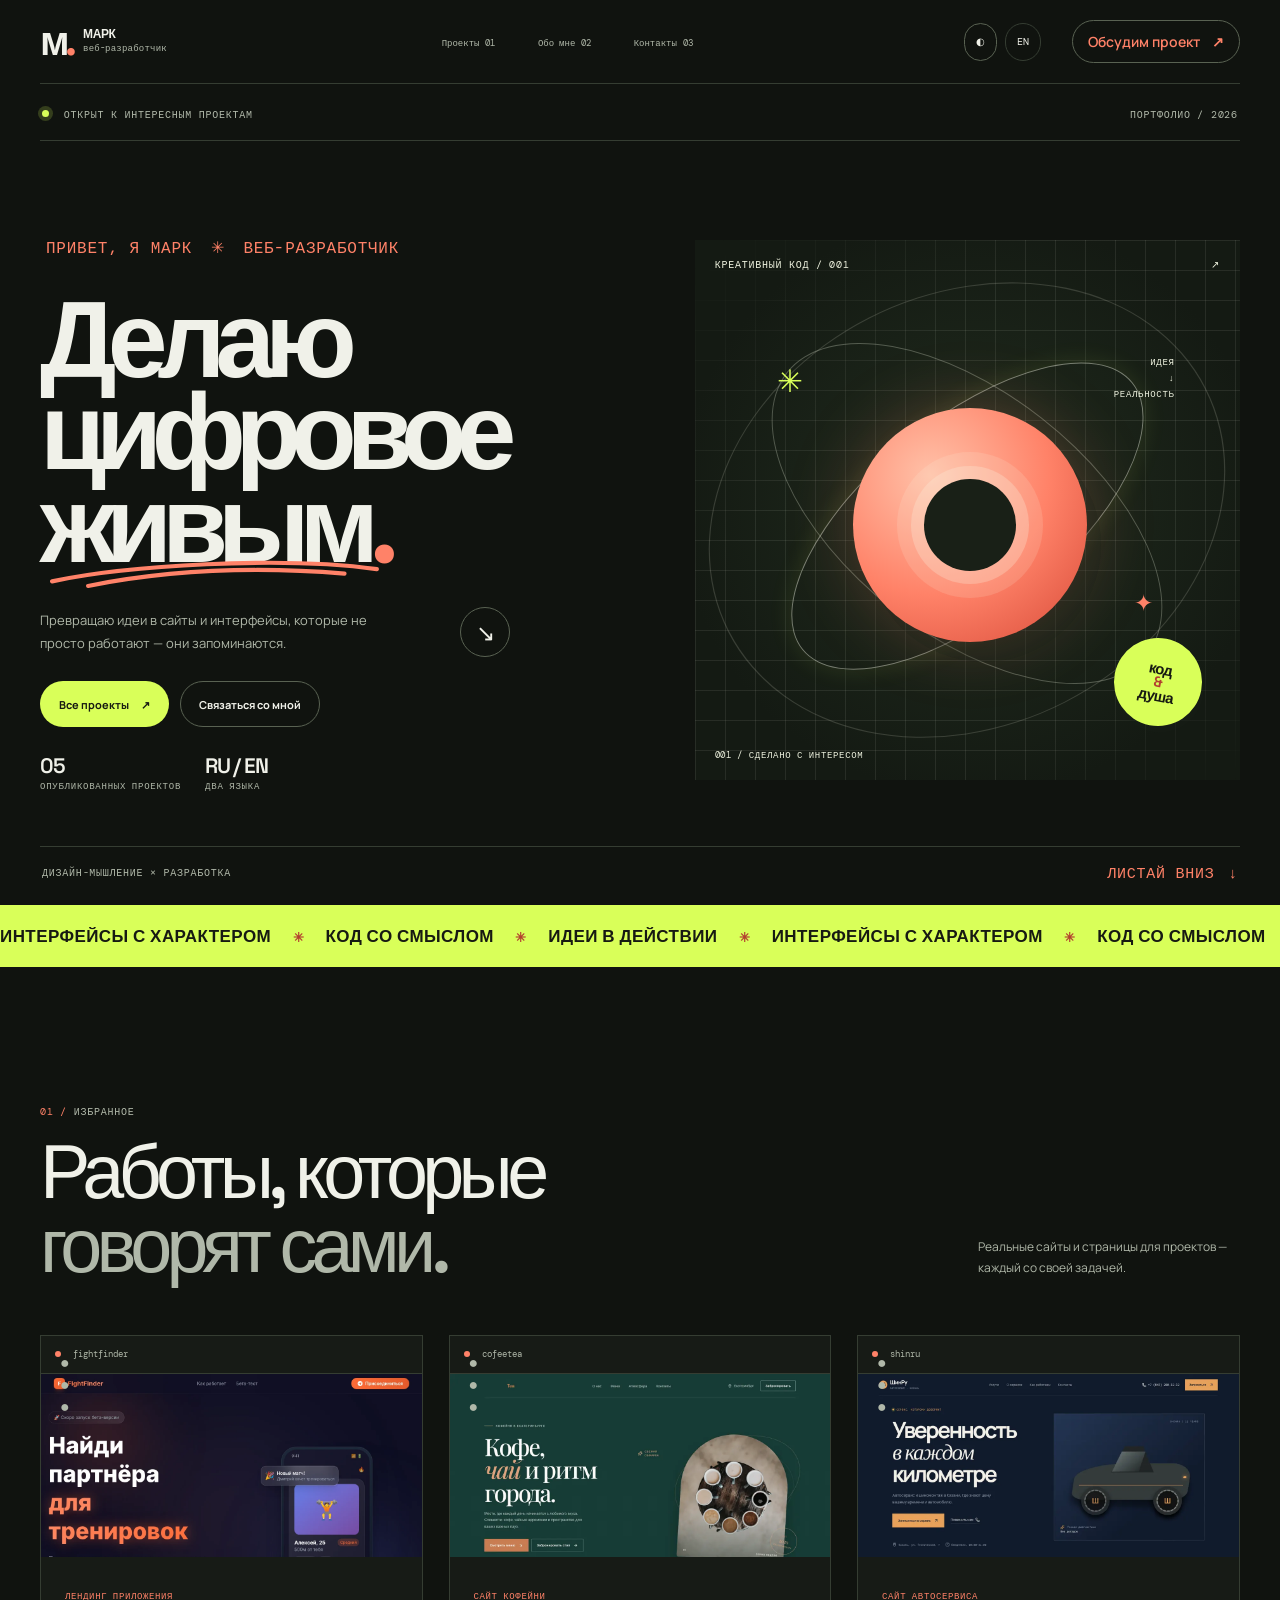
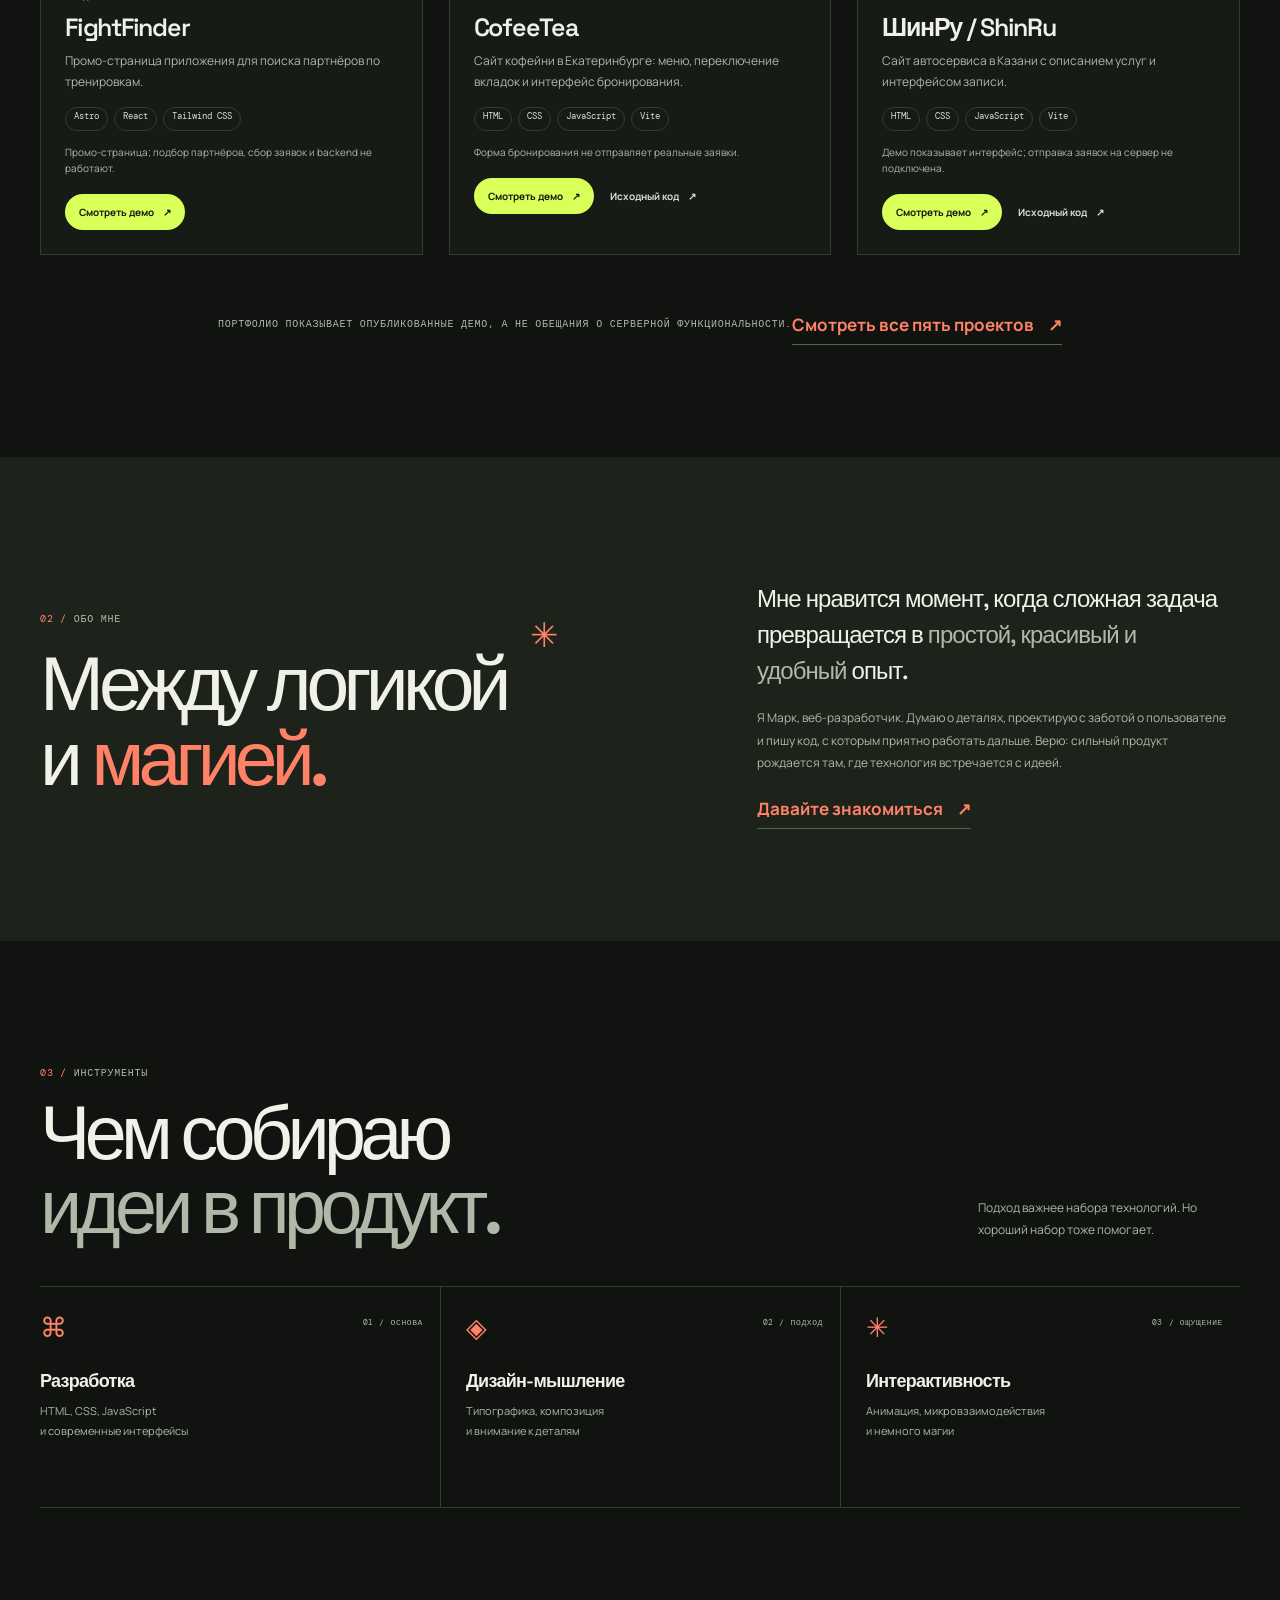
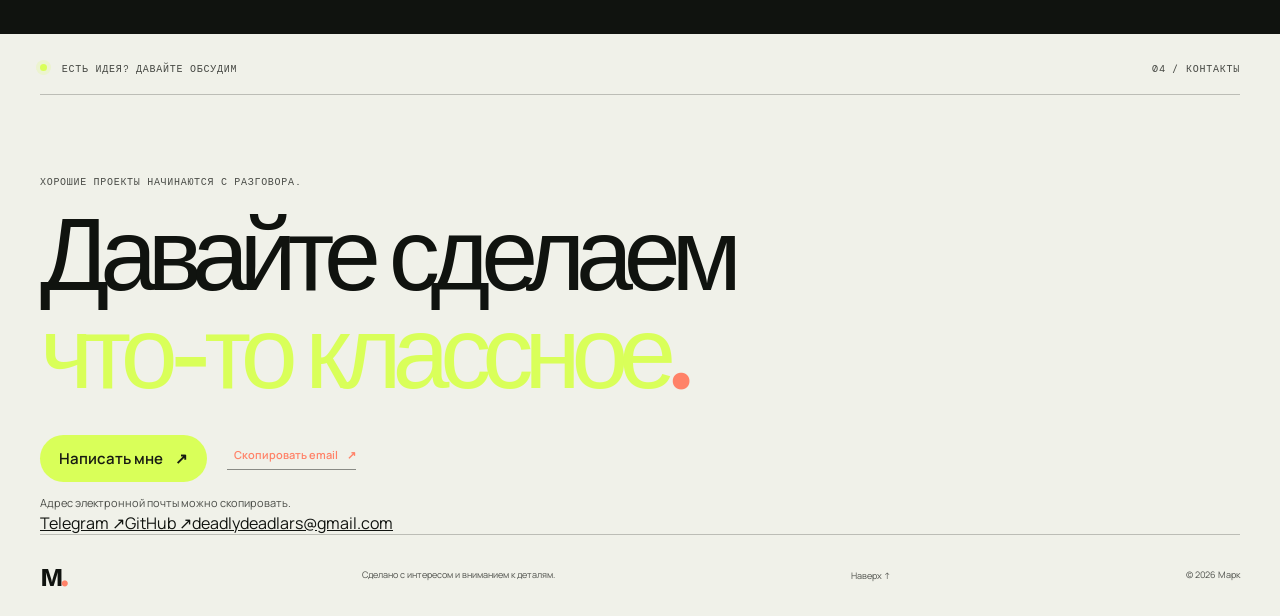
==== index.html @ 75f18510 "Publish bilingual portfolio with project gallery and themes" ====
<!doctype html>
<html lang="ru" data-theme="dark">
  <head>
    <meta charset="UTF-8" />
    <meta name="viewport" content="width=device-width, initial-scale=1" />
    <meta name="theme-color" content="#10130f" />
    <meta name="description" content="Портфолио Марка, веб-разработчика: сайты и интерфейсы для реальных проектов, созданные с вниманием к форме и деталям." data-i18n-content="metaDescription" />
    <title data-i18n-title="homeTitle">Марк — веб-разработчик с чувством формы</title>
    <script>try{const t=localStorage.getItem('mark-portfolio-theme');document.documentElement.dataset.theme=t==='light'||t==='dark'?t:'dark';const l=localStorage.getItem('mark-portfolio-locale');document.documentElement.lang=l==='en'||l==='ru'?l:'ru';const m=document.querySelector('meta[name="theme-color"]');if(m)m.content=document.documentElement.dataset.theme==='dark'?'#10130f':'#f5f3ed'}catch{document.documentElement.dataset.theme='dark';document.documentElement.lang='ru'}</script>
    <link rel="preconnect" href="https://fonts.googleapis.com" />
    <link rel="preconnect" href="https://fonts.gstatic.com" crossorigin />
    <link href="https://fonts.googleapis.com/css2?family=DM+Mono:wght@400;500&family=Manrope:wght@400;500;600;700;800&family=Space+Grotesk:wght@400;500;600;700&display=swap" rel="stylesheet" />
    <link rel="stylesheet" href="styles.css" />
    <script src="script.js" defer></script>
  </head>
  <body>
    <a class="skip-link" href="#main" data-i18n="skip">Перейти к содержимому</a>
    <div class="site-shell">
      <header class="site-header" id="top">
        <a class="brand" href="index.html#top" aria-label="Марк — на главную" data-i18n-aria="brandHome">
          <span class="brand-symbol" aria-hidden="true">м<span class="brand-dot">.</span></span>
          <span class="brand-name"><span data-i18n="brandName">Марк</span><br /><small data-i18n="brandRole">веб-разработчик</small></span>
        </a>
        <nav class="desktop-nav" aria-label="Основная навигация" data-i18n-aria="mainNav">
          <a href="projects.html"><span data-i18n="navProjects">Проекты</span> <span>01</span></a>
          <a href="#about"><span data-i18n="navAbout">Обо мне</span> <span>02</span></a>
          <a href="#contact"><span data-i18n="navContact">Контакты</span> <span>03</span></a>
        </nav>
        <div class="header-tools">
          <button class="theme-toggle" type="button" aria-pressed="true" aria-label="Переключить на светлую тему" data-i18n-aria="themeLight"><span aria-hidden="true">◐</span></button>
          <button class="locale-switch" type="button" aria-label="Switch to English" data-i18n-aria="localeToEnglish">EN</button>
        </div>
        <a class="header-cta" href="#contact"><span data-i18n="headerCta">Обсудим проект</span> <span aria-hidden="true">↗</span></a>
        <button class="menu-toggle" type="button" aria-label="Открыть меню" aria-controls="mobile-nav" aria-expanded="false" data-i18n-aria="menuOpen">
          <span></span><span></span>
        </button>
      </header>
      <nav class="mobile-nav" id="mobile-nav" aria-label="Мобильная навигация" data-i18n-aria="mobileNav">
        <a href="projects.html"><span data-i18n="navProjects">Проекты</span> <span>01 ↗</span></a>
        <a href="#about"><span data-i18n="navAbout">Обо мне</span> <span>02 ↗</span></a>
        <a href="#contact"><span data-i18n="navContact">Контакты</span> <span>03 ↗</span></a>
      </nav>

      <main id="main">
        <section class="hero section-wrap" aria-labelledby="hero-heading">
          <div class="hero-topline mono"><span><span class="live-dot"></span> <span data-i18n="availability">Открыт к интересным проектам</span></span><span data-i18n="heroMark">Портфолио / 2026</span></div>
          <div class="hero-grid">
            <div class="hero-copy">
              <p class="eyebrow reveal"><span data-i18n="heroHello">Привет, я Марк</span> <span aria-hidden="true">✳</span> <span data-i18n="heroRole">Веб-разработчик</span></p>
              <h1 id="hero-heading" class="reveal" data-i18n-html="heroHeading">Делаю<br />цифровое<br /><span class="hero-last">живым<span class="period">.</span><svg class="hero-scribble" viewBox="0 0 397 30" fill="none" aria-hidden="true"><path d="M3 20C93 4 279 -1 393 19M46 27c98-16 206-16 308-4" stroke="currentColor" stroke-width="5" stroke-linecap="round"/></svg></span></h1>
              <div class="hero-bottom reveal">
                <p data-i18n="heroLead">Превращаю идеи в сайты и интерфейсы, которые не просто работают — они запоминаются.</p>
                <a class="circle-link" href="projects.html" aria-label="Смотреть проекты" data-i18n-aria="seeWork"><span aria-hidden="true">↘</span></a>
              </div>
              <div class="hero-actions reveal">
                <a class="button-primary" href="projects.html"><span data-i18n="allProjects">Все проекты</span><span aria-hidden="true">↗</span></a>
                <a class="button-secondary" href="#contact" data-i18n="contactMe">Связаться со мной</a>
              </div>
              <div class="hero-stats mono" aria-label="Факты о портфолио" data-i18n-aria="portfolioFacts">
                <div class="stat-item"><strong>05</strong><span data-i18n="projectsFact">опубликованных проектов</span></div>
                <div class="stat-item"><strong>RU / EN</strong><span data-i18n="languagesFact">два языка</span></div>
              </div>
            </div>
            <div class="hero-art reveal" aria-label="Абстрактная иллюстрация цифрового интерфейса" data-i18n-aria="heroArtwork" role="img">
              <div class="art-grid"></div>
              <div class="art-top mono"><span data-i18n="artTop">КРЕАТИВНЫЙ КОД / 001</span><span aria-hidden="true">↗</span></div>
              <div class="art-orbit art-orbit-one"></div>
              <div class="art-orbit art-orbit-two"></div>
              <div class="art-core"><div class="core-inner"></div></div>
              <div class="art-spark art-spark-one" aria-hidden="true">✳</div><div class="art-spark art-spark-two" aria-hidden="true">✦</div>
              <div class="art-label art-label-top mono" data-i18n-html="artIdea">Идея<br />↓<br />Реальность</div>
              <div class="art-label art-label-bottom mono" data-i18n="artDetail">001 / Сделано с интересом</div>
              <div class="art-sticker" data-i18n-html="artSticker">код<br /><span>&amp;</span> душа</div>
            </div>
          </div>
          <div class="hero-foot mono"><span data-i18n="heroFootLeft">Дизайн-мышление × Разработка</span><span><span data-i18n="scroll">Листай вниз</span> <span aria-hidden="true">↓</span></span></div>
        </section>

        <div class="ticker" aria-hidden="true"><div class="ticker-track"><span><span data-i18n-html="ticker">ИНТЕРФЕЙСЫ С ХАРАКТЕРОМ <b>✳</b> КОД СО СМЫСЛОМ <b>✳</b> ИДЕИ В ДЕЙСТВИИ <b>✳</b></span>&nbsp;</span><span><span data-i18n-html="ticker">ИНТЕРФЕЙСЫ С ХАРАКТЕРОМ <b>✳</b> КОД СО СМЫСЛОМ <b>✳</b> ИДЕИ В ДЕЙСТВИИ <b>✳</b></span>&nbsp;</span></div></div>

        <section class="work-section section-wrap" id="work" aria-labelledby="work-heading">
          <div class="section-heading reveal"><div><p class="eyebrow"><span class="section-index">01 /</span> <span data-i18n="featuredEyebrow">Избранное</span></p><h2 id="work-heading" data-i18n-html="featuredHeading">Работы, которые<br /><em>говорят сами.</em></h2></div><p class="heading-side" data-i18n="featuredIntro">Реальные сайты и страницы для проектов — каждый со своей задачей.</p></div>
          <div class="project-grid">
            <article class="project-card reveal" data-project-id="fightfinder" data-category="landing">
              <div class="project-preview"><div class="browser-bar" aria-hidden="true"><span class="browser-dots">● ● ●</span><span class="browser-address">fightfinder</span></div><a href="https://deadlydeadlars.github.io/FightFinder-demo/" class="project-preview-link" target="_blank" rel="noopener noreferrer" aria-label="Открыть демо FightFinder"><img class="project-image" src="assets/projects/fightfinder.webp" width="1200" height="833" loading="lazy" alt="FightFinder — промо-страница приложения для поиска партнёров по тренировкам" data-project-field="alt" /></a></div>
              <div class="project-info"><p class="project-category" data-project-field="categoryLabel">Лендинг приложения</p><h3 class="project-title" data-project-field="title">FightFinder</h3><p class="project-description" data-project-field="description">Промо-страница сервиса для поиска партнёров по тренировкам.</p><div class="project-tags"><span class="project-tag">Astro</span><span class="project-tag">React</span><span class="project-tag">Tailwind CSS</span></div><p class="project-note" data-project-field="note">Промо-страница; подбор партнёров и backend не работают.</p><div class="project-actions"><a class="project-demo" href="https://deadlydeadlars.github.io/FightFinder-demo/" target="_blank" rel="noopener noreferrer" data-i18n="viewDemo">Смотреть демо <span aria-hidden="true">↗</span></a></div></div>
            </article>
            <article class="project-card reveal" data-project-id="cofeetea" data-category="website">
              <div class="project-preview"><div class="browser-bar" aria-hidden="true"><span class="browser-dots">● ● ●</span><span class="browser-address">cofeetea</span></div><a href="https://deadlydeadlars.github.io/CofeeTea.github.io/" class="project-preview-link" target="_blank" rel="noopener noreferrer" aria-label="Открыть сайт CofeeTea"><img class="project-image" src="assets/projects/cofeetea.webp" width="1200" height="833" loading="lazy" alt="Сайт кофейни CofeeTea с меню и интерфейсом бронирования" data-project-field="alt" /></a></div>
              <div class="project-info"><p class="project-category" data-project-field="categoryLabel">Сайт кофейни</p><h3 class="project-title" data-project-field="title">CofeeTea</h3><p class="project-description" data-project-field="description">Сайт кофейни в Екатеринбурге: меню, вкладки и интерфейс бронирования.</p><div class="project-tags"><span class="project-tag">HTML</span><span class="project-tag">CSS</span><span class="project-tag">JavaScript</span><span class="project-tag">Vite</span></div><p class="project-note" data-project-field="note">Форма бронирования не отправляет реальные заявки.</p><div class="project-actions"><a class="project-demo" href="https://deadlydeadlars.github.io/CofeeTea.github.io/" target="_blank" rel="noopener noreferrer" data-i18n="viewDemo">Смотреть демо <span aria-hidden="true">↗</span></a><a class="project-source" href="https://github.com/DeadlyDeadlars/CofeeTea.github.io" target="_blank" rel="noopener noreferrer" data-i18n="sourceCode">Исходный код <span aria-hidden="true">↗</span></a></div></div>
            </article>
            <article class="project-card reveal" data-project-id="shinru" data-category="website">
              <div class="project-preview"><div class="browser-bar" aria-hidden="true"><span class="browser-dots">● ● ●</span><span class="browser-address">shinru</span></div><a href="https://deadlydeadlars.github.io/Mechanical.github.io/" class="project-preview-link" target="_blank" rel="noopener noreferrer" aria-label="Открыть сайт ШинРу"><img class="project-image" src="assets/projects/shinru.webp" width="1200" height="833" loading="lazy" alt="Сайт автосервиса ШинРу с информацией об услугах" data-project-field="alt" /></a></div>
              <div class="project-info"><p class="project-category" data-project-field="categoryLabel">Сайт автосервиса</p><h3 class="project-title" data-project-field="title">ШинРу / ShinRu</h3><p class="project-description" data-project-field="description">Сайт автосервиса в Казани с описанием услуг и интерфейсом записи.</p><div class="project-tags"><span class="project-tag">HTML</span><span class="project-tag">CSS</span><span class="project-tag">JavaScript</span><span class="project-tag">Vite</span></div><p class="project-note" data-project-field="note">Демо показывает интерфейс; отправка заявок на сервер не подключена.</p><div class="project-actions"><a class="project-demo" href="https://deadlydeadlars.github.io/Mechanical.github.io/" target="_blank" rel="noopener noreferrer" data-i18n="viewDemo">Смотреть демо <span aria-hidden="true">↗</span></a><a class="project-source" href="https://github.com/DeadlyDeadlars/Mechanical.github.io" target="_blank" rel="noopener noreferrer" data-i18n="sourceCode">Исходный код <span aria-hidden="true">↗</span></a></div></div>
            </article>
          </div>
          <div class="work-footer"><p class="project-note mono" data-i18n="workFootnote">Портфолио показывает опубликованные демо, а не обещания о серверной функциональности.</p><a class="text-link" href="projects.html"><span data-i18n="allFive">Смотреть все пять проектов</span> <span aria-hidden="true">↗</span></a></div>
        </section>

        <section class="about-section" id="about" aria-labelledby="about-heading"><div class="section-wrap about-inner"><div class="about-intro reveal"><p class="eyebrow"><span class="section-index">02 /</span> <span data-i18n="aboutEyebrow">Обо мне</span></p><h2 id="about-heading" data-i18n-html="aboutHeading">Между логикой<br />и <span>магией.</span></h2><div class="about-asterisk" aria-hidden="true">✳</div></div><div class="about-content reveal"><p class="about-lead" data-i18n-html="aboutLead">Мне нравится момент, когда сложная задача превращается в <em>простой, красивый и удобный</em> опыт.</p><p data-i18n="aboutBody">Я Марк, веб-разработчик. Думаю о деталях, проектирую с заботой о пользователе и пишу код, с которым приятно работать дальше. Верю: сильный продукт рождается там, где технология встречается с идеей.</p><a class="text-link" href="#contact"><span data-i18n="letsTalk">Давайте знакомиться</span> <span aria-hidden="true">↗</span></a></div></div></section>

        <section class="skills-section section-wrap" aria-labelledby="skills-heading"><div class="section-heading skills-heading reveal"><div><p class="eyebrow"><span class="section-index">03 /</span> <span data-i18n="skillsEyebrow">Инструменты</span></p><h2 id="skills-heading" data-i18n-html="skillsHeading">Чем собираю<br /><em>идеи в продукт.</em></h2></div><p class="heading-side" data-i18n="skillsIntro">Подход важнее набора технологий. Но хороший набор тоже помогает.</p></div><div class="skills-grid reveal"><div class="skill-card"><span class="skill-icon" aria-hidden="true">⌘</span><span class="skill-num mono" data-i18n="skillOneNum">01 / ОСНОВА</span><h3 data-i18n="skillOneTitle">Разработка</h3><p data-i18n-html="skillOneBody">HTML, CSS, JavaScript<br />и современные интерфейсы</p></div><div class="skill-card"><span class="skill-icon" aria-hidden="true">◈</span><span class="skill-num mono" data-i18n="skillTwoNum">02 / ПОДХОД</span><h3 data-i18n="skillTwoTitle">Дизайн-мышление</h3><p data-i18n-html="skillTwoBody">Типографика, композиция<br />и внимание к деталям</p></div><div class="skill-card"><span class="skill-icon" aria-hidden="true">✳</span><span class="skill-num mono" data-i18n="skillThreeNum">03 / ОЩУЩЕНИЕ</span><h3 data-i18n="skillThreeTitle">Интерактивность</h3><p data-i18n-html="skillThreeBody">Анимация, микровзаимодействия<br />и немного магии</p></div></div></section>

        <section class="contact-section" id="contact" aria-labelledby="contact-heading"><div class="section-wrap contact-inner"><div class="contact-top mono"><span><span class="live-dot"></span> <span data-i18n="contactEyebrow">ЕСТЬ ИДЕЯ? ДАВАЙТЕ ОБСУДИМ</span></span><span data-i18n="contactIndex">04 / КОНТАКТЫ</span></div><p class="contact-kicker reveal" data-i18n="contactKicker">Хорошие проекты начинаются с разговора.</p><h2 id="contact-heading" class="reveal" data-i18n-html="contactHeading">Давайте сделаем<br /><em>что-то классное<span>.</span></em></h2><div class="contact-actions reveal"><a class="contact-button" href="mailto:deadlydeadlars@gmail.com?subject=%D0%9F%D1%80%D0%BE%D0%B5%D0%BA%D1%82%20%D0%B4%D0%BB%D1%8F%20%D0%9C%D0%B0%D1%80%D0%BA%D0%B0" data-i18n-href="mailtoSubject"><span data-i18n="writeMe">Написать мне</span> <span aria-hidden="true">↗</span></a><button class="copy-button" type="button" data-copy-email="deadlydeadlars@gmail.com" aria-live="polite"><span class="copy-label" data-i18n="copyEmail">Скопировать email</span> <span aria-hidden="true">↗</span></button></div><p class="copy-status" data-copy-status aria-live="polite" data-i18n="copyReady">Адрес электронной почты можно скопировать.</p><div class="contact-links"><a href="https://t.me/MarkCodder" target="_blank" rel="noopener noreferrer">Telegram <span aria-hidden="true">↗</span></a><a href="https://github.com/DeadlyDeadlars" target="_blank" rel="noopener noreferrer">GitHub <span aria-hidden="true">↗</span></a><a href="mailto:deadlydeadlars@gmail.com">deadlydeadlars@gmail.com</a></div><footer class="footer"><a class="footer-brand" href="index.html#top" aria-label="Наверх" data-i18n-aria="backToTop">м<span>.</span></a><span data-i18n="footerMade">Сделано с интересом и вниманием к деталям.</span><a href="index.html#top"><span data-i18n="backTop">Наверх</span> ↑</a><span>© <span id="year">2026</span> <span data-i18n="brandName">Марк</span></span></footer></div></section>
      </main>
    </div>
  </body>
</html>
---- styles.css ----
:root {
  color-scheme: dark;
  --paper: #10130f;
  --paper-raised: #171b16;
  --paper-soft: #1d231b;
  --ink: #f0f1e9;
  --ink-soft: #d9ddd2;
  --muted: #b0b8a9;
  --line: #353d32;
  --line-strong: #596252;
  --lime: #d9ff59;
  --coral: #ff8268;
  --accent: #ff8268;
  --accent-contrast: #21140f;
  --art-ink: #192017;
  --art-line: #20291d;
  --wrap: 1240px;
  --mono: 'DM Mono', monospace;
  --display: 'Space Grotesk', sans-serif;
  --body: 'Manrope', sans-serif;
  --header-height: 84px;
  --ease-out: cubic-bezier(.2, .75, .25, 1);
}

html[data-theme='light'] {
  color-scheme: light;
  --paper: #f5f3ed;
  --paper-raised: #fffefa;
  --paper-soft: #e9e7de;
  --ink: #20211d;
  --ink-soft: #373a31;
  --muted: #62665b;
  --line: #d5d4ca;
  --line-strong: #a9ad9e;
  --lime: #d9ff59;
  --coral: #f2644c;
  --accent: #b63f2a;
  --accent-contrast: #fff9f4;
  --art-ink: #20231b;
  --art-line: #363d2d;
}

* { box-sizing: border-box; }
html {
  scroll-behavior: smooth;
  scroll-padding-top: calc(var(--header-height) + 18px);
  background: var(--paper);
}
body {
  margin: 0;
  min-width: 320px;
  overflow-x: clip;
  background: var(--paper);
  color: var(--ink);
  font-family: var(--body);
  -webkit-font-smoothing: antialiased;
  text-rendering: optimizeLegibility;
  transition: background-color .25s ease, color .25s ease;
}
.site-shell { position: relative; overflow: clip; }
.section-wrap, .site-header {
  width: min(var(--wrap), calc(100% - 80px));
  margin-inline: auto;
}
img, svg { max-width: 100%; }
img { height: auto; }
button, a { -webkit-tap-highlight-color: transparent; }
button { font: inherit; }
button:focus-visible { outline-offset: 4px; }
a { color: inherit; }
:focus-visible {
  outline: 2px solid var(--lime);
  outline-offset: 4px;
}
.mono, .eyebrow, .section-index {
  font-family: var(--mono);
  font-size: 10px;
  letter-spacing: .075em;
  text-transform: uppercase;
}
.visually-hidden {
  position: absolute !important;
  width: 1px !important;
  height: 1px !important;
  padding: 0 !important;
  margin: -1px !important;
  overflow: hidden !important;
  clip: rect(0, 0, 0, 0) !important;
  white-space: nowrap !important;
  border: 0 !important;
}
[hidden] { display: none !important; }
.skip-link {
  position: fixed;
  z-index: 100;
  top: 10px;
  left: 10px;
  padding: 12px 18px;
  transform: translateY(-160%);
  background: var(--lime);
  color: #171a12;
  font-weight: 700;
  text-decoration: none;
  transition: transform .2s ease;
}
.skip-link:focus { transform: none; }

/* A quiet instrument panel for navigation and language/theme controls. */
.site-header {
  position: relative;
  z-index: 20;
  display: flex;
  min-height: var(--header-height);
  align-items: center;
  justify-content: space-between;
  gap: clamp(14px, 2.3vw, 34px);
  border-bottom: 1px solid var(--line);
}
.brand {
  display: inline-flex;
  flex: 0 0 auto;
  align-items: center;
  gap: 11px;
  color: var(--ink);
  text-decoration: none;
}
.brand-symbol, .footer-brand {
  font: 700 40px/.75 var(--display);
  letter-spacing: -.12em;
}
.brand-dot, .footer-brand span { color: var(--accent); }
.brand-name {
  font: 700 12px/1.05 var(--display);
  letter-spacing: -.03em;
  text-transform: uppercase;
}
.brand-name small {
  color: var(--muted);
  font: 9px/1.5 var(--mono);
  letter-spacing: .025em;
  text-transform: none;
}
.desktop-nav {
  display: flex;
  flex: 1 1 auto;
  align-items: center;
  justify-content: center;
  gap: clamp(16px, 3vw, 42px);
  min-width: 0;
}
.desktop-nav a, .header-cta {
  font-size: 11px;
  font-weight: 600;
  text-decoration: none;
}
.desktop-nav a {
  color: var(--ink-soft);
  transition: color .18s ease;
}
.desktop-nav a:hover, .footer a:hover, .text-link:hover { color: var(--accent); }
.desktop-nav a span {
  margin-left: 4px;
  color: var(--muted);
  font: 9px var(--mono);
}
.header-tools {
  display: flex;
  flex: 0 0 auto;
  align-items: center;
  justify-content: flex-end;
  gap: 8px;
}
.header-cta {
  display: inline-flex;
  align-items: center;
  gap: 12px;
  margin-left: 2px;
  padding: 11px 15px;
  border: 1px solid var(--line-strong);
  border-radius: 999px;
  white-space: nowrap;
  transition: border-color .2s ease, background-color .2s ease, color .2s ease;
}
.header-cta:hover { border-color: var(--ink); background: var(--ink); color: var(--paper); }
.header-cta span { color: var(--accent); font-size: 14px; }
.theme-toggle, .locale-switch {
  display: inline-flex;
  min-height: 38px;
  align-items: center;
  justify-content: center;
  padding: 0 11px;
  border: 1px solid var(--line);
  border-radius: 999px;
  background: transparent;
  color: var(--ink);
  font: 10px var(--mono);
  cursor: pointer;
  transition: border-color .2s ease, background-color .2s ease, color .2s ease;
}
.theme-toggle:hover, .locale-switch:hover { border-color: var(--lime); background: var(--paper-soft); }
.theme-toggle[aria-pressed='true'] { border-color: var(--line-strong); }
.menu-toggle {
  display: none;
  min-width: 42px;
  min-height: 42px;
  align-items: center;
  justify-content: center;
  flex-direction: column;
  gap: 5px;
  padding: 0;
  border: 1px solid var(--line);
  border-radius: 50%;
  background: transparent;
  color: var(--ink);
  cursor: pointer;
}
.menu-toggle span {
  width: 15px;
  height: 1px;
  background: currentColor;
  transition: transform .2s ease;
}
.menu-toggle[aria-expanded='true'] span:first-child { transform: translateY(3px) rotate(45deg); }
.menu-toggle[aria-expanded='true'] span:last-child { transform: translateY(-3px) rotate(-45deg); }
.mobile-nav { display: none; }

/* Intro: oversized typography against a hand-built, orbital diagram. */
.hero { padding-top: 24px; }
.hero-topline, .hero-foot {
  display: flex;
  align-items: center;
  justify-content: space-between;
  gap: 16px;
  color: var(--muted);
}
.hero-topline { padding: 0 2px 19px; border-bottom: 1px solid var(--line); }
.live-dot {
  display: inline-block;
  width: 7px;
  height: 7px;
  margin-right: 8px;
  border-radius: 50%;
  background: var(--lime);
  box-shadow: 0 0 0 4px color-mix(in srgb, var(--lime) 18%, transparent);
  vertical-align: 1px;
}
.hero-grid {
  display: grid;
  grid-template-columns: minmax(0, 1.04fr) minmax(0, .96fr);
  align-items: center;
  gap: clamp(30px, 5vw, 72px);
  padding-block: clamp(36px, 6vw, 76px) 42px;
}
.hero-copy { min-width: 0; padding-block: 10px; }
.hero-copy .eyebrow { margin-bottom: clamp(24px, 3vw, 36px); color: var(--muted); }
.hero-copy .eyebrow span { margin-inline: 6px; color: var(--accent); font-size: 16px; vertical-align: -2px; }
.hero h1 {
  max-width: 8.5ch;
  margin: 0 0 clamp(24px, 3vw, 36px);
  font: 600 clamp(66px, 8.4vw, 124px)/.86 var(--display);
  letter-spacing: -.095em;
  overflow-wrap: anywhere;
}
.hero-last { position: relative; display: inline-block; white-space: nowrap; }
.period { color: var(--accent); }
.hero-scribble {
  position: absolute;
  bottom: -13px;
  left: 0;
  width: 102%;
  height: 25px;
  color: var(--accent);
  transform: rotate(-2deg);
}
.hero-bottom {
  display: flex;
  max-width: 470px;
  align-items: center;
  justify-content: space-between;
  gap: 22px;
}
.hero-bottom p {
  max-width: 350px;
  margin: 0;
  color: var(--muted);
  font-size: 13px;
  line-height: 1.8;
}
.hero-actions { display: flex; flex-wrap: wrap; align-items: center; gap: 11px; margin-top: 24px; }
.button-primary, .button-secondary {
  display: inline-flex;
  min-height: 46px;
  align-items: center;
  justify-content: center;
  gap: 12px;
  padding: 0 18px;
  border: 1px solid transparent;
  border-radius: 999px;
  font-size: 11px;
  font-weight: 700;
  text-decoration: none;
  transition: transform .2s var(--ease-out), background-color .2s ease, color .2s ease, border-color .2s ease;
}
.button-primary { background: var(--lime); color: #171a12; }
.button-primary:hover { transform: translateY(-2px); background: #e5ff8b; }
.button-secondary { border-color: var(--line-strong); color: var(--ink); }
.button-secondary:hover { transform: translateY(-2px); border-color: var(--ink); background: var(--paper-soft); }
.hero-badge {
  display: inline-flex;
  align-items: center;
  gap: 8px;
  padding: 8px 12px;
  border: 1px solid var(--line);
  border-radius: 999px;
  color: var(--ink-soft);
  font: 9px var(--mono);
  letter-spacing: .035em;
}
.hero-stats { display: flex; flex-wrap: wrap; gap: 24px; margin-top: 28px; }
.stat-item { display: grid; gap: 4px; color: var(--muted); font: 9px/1.5 var(--mono); }
.stat-item strong { color: var(--ink); font: 600 21px/1 var(--display); letter-spacing: -.06em; }
.circle-link {
  display: grid;
  width: 50px;
  height: 50px;
  flex: 0 0 50px;
  place-items: center;
  border: 1px solid var(--line-strong);
  border-radius: 50%;
  color: var(--ink);
  font-size: 23px;
  text-decoration: none;
  transition: transform .2s ease, border-color .2s ease, background-color .2s ease, color .2s ease;
}
.circle-link:hover { transform: translate(2px, 2px); border-color: var(--lime); background: var(--lime); color: #171a12; }
.hero-art {
  position: relative;
  width: 100%;
  aspect-ratio: .98;
  max-height: 540px;
  overflow: hidden;
  isolation: isolate;
  background: radial-gradient(ellipse at 51% 49%, #293423 0%, #1b2419 34%, #141a13 75%);
  color: #eef2df;
}
html[data-theme='light'] .hero-art { background: radial-gradient(ellipse at 51% 49%, #e5f0c2 0%, #d9e4b7 36%, #c8d4a8 100%); color: #25291f; }
.hero-art::before, .hero-art::after { position: absolute; z-index: 0; content: ''; pointer-events: none; }
.hero-art::before {
  inset: 0;
  background-image: linear-gradient(color-mix(in srgb, currentColor 9%, transparent) 1px, transparent 1px), linear-gradient(90deg, color-mix(in srgb, currentColor 9%, transparent) 1px, transparent 1px);
  background-size: 30px 30px;
  mask-image: linear-gradient(135deg, transparent 2%, #000 32%, #000 78%, transparent 100%);
}
.hero-art::after {
  inset: 10%;
  border: 1px solid color-mix(in srgb, currentColor 16%, transparent);
  border-radius: 50%;
  transform: rotate(-27deg) scaleX(1.23);
}
.art-grid { position: absolute; inset: 0; z-index: 0; pointer-events: none; }
.art-top {
  position: absolute;
  z-index: 4;
  top: 18px;
  right: 20px;
  left: 20px;
  display: flex;
  justify-content: space-between;
  gap: 12px;
  color: inherit;
}
.art-orbit {
  position: absolute;
  z-index: 1;
  top: 33%;
  left: 11%;
  width: 78%;
  height: 36%;
  border: 1px solid color-mix(in srgb, currentColor 45%, transparent);
  border-radius: 50%;
  transform: rotate(-39deg);
}
.art-orbit-one { box-shadow: 0 0 24px color-mix(in srgb, var(--lime) 10%, transparent); }
.art-orbit-two {
  top: 28%;
  left: 8%;
  width: 84%;
  height: 45%;
  border-color: color-mix(in srgb, currentColor 28%, transparent);
  transform: rotate(38deg);
}
.art-core {
  position: absolute;
  z-index: 2;
  top: 31%;
  left: 29%;
  display: grid;
  width: 43%;
  aspect-ratio: 1;
  place-items: center;
  border-radius: 50%;
  background: radial-gradient(circle at 33% 29%, #ffc1a8, var(--coral) 52%, #d74a38);
  box-shadow: 14px 20px 0 color-mix(in srgb, var(--art-ink) 22%, transparent), 0 0 70px color-mix(in srgb, var(--coral) 24%, transparent);
  animation: core-float 6.5s ease-in-out infinite;
}
.core-inner {
  width: 39%;
  height: 39%;
  border-radius: 50%;
  background: var(--art-ink);
  box-shadow: 0 0 0 13px color-mix(in srgb, #f6f1de 27%, transparent), 0 0 0 27px color-mix(in srgb, #f6f1de 15%, transparent);
}
.art-spark { position: absolute; z-index: 3; color: var(--lime); }
.art-spark-one { top: 22%; left: 15%; font-size: 31px; animation: spin 24s linear infinite; }
.art-spark-two { top: 64%; right: 16%; color: var(--accent); font-size: 23px; }
.art-label { position: absolute; z-index: 3; font-size: 9px; line-height: 1.8; }
.art-label-top { top: 21%; right: 12%; text-align: right; }
.art-label-bottom { bottom: 17px; left: 20px; }
.art-sticker {
  position: absolute;
  z-index: 4;
  right: 7%;
  bottom: 10%;
  display: grid;
  width: 88px;
  height: 88px;
  align-content: center;
  border-radius: 50%;
  background: var(--lime);
  box-shadow: 3px 6px 0 color-mix(in srgb, var(--art-ink) 22%, transparent);
  color: #171a12;
  font: 700 15px/.9 var(--display);
  letter-spacing: -.06em;
  text-align: center;
  transform: rotate(11deg);
}
.art-sticker span { color: #b3412f; }
.hero-foot { padding: 16px 2px 22px; border-top: 1px solid var(--line); }
.hero-foot span:last-child span { margin-left: 7px; color: var(--accent); font-size: 15px; }

/* Small manifesto strip gives the long page a measured change of pace. */
.ticker {
  display: flex;
  height: 62px;
  align-items: center;
  overflow: hidden;
  background: var(--lime);
  color: #171a12;
}
.ticker-track { display: flex; width: max-content; animation: ticker 32s linear infinite; }
.ticker-track span {
  font: 600 17px var(--display);
  letter-spacing: .025em;
  white-space: nowrap;
}
.ticker-track b { margin-inline: 17px; color: #b3412f; font-size: 13px; }

/* Reusable section headers and the true, screenshot-led project cards. */
.work-section { padding-block: clamp(78px, 10vw, 130px) clamp(74px, 9vw, 112px); }
.section-heading {
  display: flex;
  align-items: flex-end;
  justify-content: space-between;
  gap: 28px;
  margin-bottom: clamp(30px, 4.2vw, 52px);
}
.section-heading .eyebrow, .projects-hero .eyebrow, .projects-toolbar .eyebrow { margin-bottom: 17px; color: var(--muted); }
.section-index { color: var(--accent); }
.section-heading h2, .about-intro h2, .projects-hero h1 {
  margin: 0;
  font: 500 clamp(42px, 5.9vw, 76px)/.98 var(--display);
  letter-spacing: -.075em;
}
.section-heading h2 em { color: var(--muted); font-style: normal; }
.heading-side { max-width: 260px; margin: 0 2px 4px 0; color: var(--muted); font-size: 12px; line-height: 1.8; }
.project-grid {
  display: grid;
  grid-template-columns: repeat(3, minmax(0, 1fr));
  gap: clamp(16px, 2vw, 26px);
}
.projects-grid {
  display: grid;
  grid-template-columns: repeat(2, minmax(0, 1fr));
  gap: clamp(24px, 3.1vw, 42px) clamp(18px, 2vw, 26px);
}
.project-card {
  min-width: 0;
  overflow: hidden;
  border: 1px solid var(--line);
  background: var(--paper-raised);
  transition: border-color .25s ease, background-color .25s ease, transform .3s var(--ease-out);
}
.project-card:hover { transform: translateY(-4px); border-color: var(--line-strong); }
.project-preview {
  position: relative;
  overflow: hidden;
  aspect-ratio: 1.72;
  background: var(--paper-soft);
  color: var(--muted);
}
.browser-bar {
  position: relative;
  z-index: 2;
  display: flex;
  min-height: 38px;
  align-items: center;
  gap: 12px;
  padding: 0 14px;
  border-bottom: 1px solid var(--line);
  background: var(--paper-raised);
  color: var(--muted);
}
.browser-dots { display: flex; flex: 0 0 auto; gap: 5px; }
.browser-dots::before, .browser-dots::after { content: ''; }
.browser-dots, .browser-dots::before, .browser-dots::after {
  width: 6px;
  height: 6px;
  border-radius: 50%;
  background: var(--accent);
}
.browser-dots::before { background: var(--lime); }
.browser-dots::after { background: var(--line-strong); }
.browser-address {
  min-width: 0;
  overflow: hidden;
  text-overflow: ellipsis;
  white-space: nowrap;
  font: 9px var(--mono);
}
.project-preview > a { display: block; height: calc(100% - 38px); overflow: hidden; }
.project-image {
  display: block;
  width: 100%;
  height: 100%;
  object-fit: cover;
  object-position: top center;
  transition: transform .55s var(--ease-out), filter .3s ease;
}
.project-card:hover .project-image { transform: scale(1.035); }
.project-info { padding: clamp(17px, 2vw, 24px); }
.project-category { color: var(--accent); font: 9px/1.5 var(--mono); letter-spacing: .07em; text-transform: uppercase; }
.project-title {
  margin: 9px 0 8px;
  font: 600 clamp(19px, 2vw, 25px)/1.16 var(--display);
  letter-spacing: -.05em;
  overflow-wrap: anywhere;
}
.project-description { max-width: 52ch; margin: 0; color: var(--muted); font-size: 12px; line-height: 1.75; }
.project-tags { display: flex; flex-wrap: wrap; gap: 6px; margin-top: 15px; }
.project-tag {
  display: inline-flex;
  min-height: 24px;
  padding: 3px 8px;
  border: 1px solid var(--line);
  border-radius: 999px;
  color: var(--ink-soft);
  font: 9px/1.3 var(--mono);
}
.project-note { margin: 13px 0 0; color: var(--muted); font-size: 10px; line-height: 1.6; }
.project-actions { display: flex; flex-wrap: wrap; align-items: center; gap: 9px 16px; margin-top: 18px; }
.project-demo, .project-source {
  display: inline-flex;
  min-height: 36px;
  align-items: center;
  justify-content: center;
  gap: 9px;
  font-size: 10px;
  font-weight: 700;
  text-decoration: none;
  transition: color .2s ease, background-color .2s ease, border-color .2s ease, transform .2s ease;
}
.project-demo { padding: 0 13px; border: 1px solid transparent; border-radius: 999px; background: var(--lime); color: #171a12; }
.project-demo:hover { transform: translateY(-2px); background: #e5ff8b; }
.project-source { color: var(--ink-soft); }
.project-source:hover { color: var(--accent); }
.work-footer { display: flex; justify-content: center; margin-top: clamp(30px, 4vw, 48px); }
.concept-note { margin: 27px 0 0; color: var(--muted); font-size: 9px; line-height: 1.7; }

/* A distinct, useful archive page rather than a second landing-page clone. */
.projects-hero { padding-block: clamp(48px, 7vw, 88px) clamp(34px, 5vw, 60px); }
.projects-hero .eyebrow { color: var(--muted); margin-bottom: 18px; }
.projects-hero h1 { max-width: 14ch; font-size: clamp(49px, 8vw, 104px); }
.projects-hero h1 em { color: var(--accent); font-style: normal; }
.projects-intro { max-width: 62ch; margin: 19px 0 0; color: var(--muted); font-size: 14px; line-height: 1.8; }
.projects-toolbar {
  display: flex;
  flex-wrap: wrap;
  align-items: center;
  justify-content: space-between;
  gap: 18px 24px;
  padding-block: 18px;
  border-top: 1px solid var(--line);
  border-bottom: 1px solid var(--line);
}
.project-filters { display: flex; flex-wrap: wrap; gap: 7px; }
.filter-button {
  min-height: 35px;
  padding: 0 13px;
  border: 1px solid var(--line);
  border-radius: 999px;
  background: transparent;
  color: var(--ink-soft);
  font: 10px var(--mono);
  cursor: pointer;
  transition: border-color .2s ease, background-color .2s ease, color .2s ease;
}
.filter-button:hover { border-color: var(--line-strong); }
.filter-button[aria-pressed='true'] { border-color: var(--lime); background: var(--lime); color: #171a12; }
.projects-count { margin: 0; color: var(--muted); font: 10px var(--mono); }
.projects-count strong { color: var(--ink); font-weight: 500; }
.projects-grid { padding-block: 29px clamp(76px, 9vw, 112px); }
.page-back {
  display: inline-flex;
  align-items: center;
  gap: 10px;
  color: var(--ink-soft);
  font-size: 11px;
  font-weight: 600;
  text-decoration: none;
}
.catalog-footer { margin-top: clamp(76px, 9vw, 112px); }
.catalog-footer .contact-kicker { margin-top: clamp(38px, 5vw, 60px); }
.page-back:hover { color: var(--accent); }

/* About and skills keep their spacing and hierarchy on either page palette. */
.about-section { padding-block: clamp(72px, 9vw, 112px); background: var(--paper-soft); }
.about-inner {
  display: grid;
  grid-template-columns: minmax(0, 1fr) minmax(0, .82fr);
  align-items: center;
  gap: clamp(40px, 10vw, 145px);
}
.about-intro { position: relative; min-width: 0; }
.about-intro .eyebrow { margin-bottom: 21px; color: var(--muted); }
.about-intro h2 { font-size: clamp(47px, 6vw, 78px); }
.about-intro h2 span { color: var(--accent); }
.about-asterisk { position: absolute; top: 9px; right: 12%; color: var(--accent); font-size: 34px; animation: spin 28s linear infinite; }
.about-content { max-width: 470px; padding-top: 12px; }
.about-lead { margin: 0 0 18px; font: 500 clamp(19px, 2.1vw, 24px)/1.5 var(--display); letter-spacing: -.04em; }
.about-lead em { color: var(--muted); font-style: normal; }
.about-content > p:nth-child(2) { color: var(--muted); font-size: 12px; line-height: 1.9; }
.text-link {
  display: inline-flex;
  align-items: center;
  gap: 14px;
  margin-top: 10px;
  padding-bottom: 8px;
  border-bottom: 1px solid var(--line-strong);
  color: var(--ink);
  font-size: 11px;
  font-weight: 700;
  text-decoration: none;
  transition: color .2s ease;
}
.text-link span { color: var(--accent); font-size: 17px; }
.skills-section { padding-block: clamp(76px, 9vw, 118px) clamp(82px, 10vw, 126px); }
.skills-heading { margin-bottom: 42px; }
.skills-grid {
  display: grid;
  grid-template-columns: repeat(3, minmax(0, 1fr));
  border-top: 1px solid var(--line);
  border-bottom: 1px solid var(--line);
}
.skill-card { position: relative; min-width: 0; min-height: 220px; padding: 23px 25px 24px 0; }
.skill-card + .skill-card { padding-left: 25px; border-left: 1px solid var(--line); }
.skill-icon { display: block; margin-bottom: 24px; color: var(--accent); font: 27px var(--display); }
.skill-num { position: absolute; top: 30px; right: 17px; color: var(--muted); font-size: 8px; }
.skill-card h3 { margin: 0 0 9px; font: 600 18px var(--display); letter-spacing: -.04em; }
.skill-card p { margin: 0; color: var(--muted); font-size: 11px; line-height: 1.8; }

/* High-contrast contact close and quiet, fully linked footer. */
.contact-section { padding-top: 28px; background: var(--ink); color: var(--paper); }
html[data-theme='light'] .contact-section { background: #20231d; color: #f5f3ed; }
.contact-top {
  display: flex;
  justify-content: space-between;
  gap: 18px;
  padding-bottom: 19px;
  border-bottom: 1px solid color-mix(in srgb, var(--paper) 23%, transparent);
  color: color-mix(in srgb, var(--paper) 76%, transparent);
}
.contact-top .live-dot { background: var(--lime); }
.contact-kicker { margin: clamp(52px, 7vw, 80px) 0 18px; color: color-mix(in srgb, var(--paper) 74%, transparent); font: 10px var(--mono); letter-spacing: .07em; text-transform: uppercase; }
.contact-inner h2 {
  max-width: 14ch;
  margin: 0;
  font: 500 clamp(49px, 8vw, 108px)/.95 var(--display);
  letter-spacing: -.09em;
  overflow-wrap: anywhere;
}
.contact-inner h2 em { color: var(--lime); font-style: normal; }
.contact-inner h2 em span { color: var(--coral); }
.contact-actions { display: flex; flex-wrap: wrap; align-items: center; gap: 20px; margin-top: 34px; }
.contact-button, .copy-button { font: 600 11px var(--body); }
.contact-button {
  display: inline-flex;
  min-height: 47px;
  align-items: center;
  gap: 12px;
  padding: 0 19px;
  border-radius: 999px;
  background: var(--lime);
  color: #171a12;
  text-decoration: none;
  transition: transform .2s ease, background-color .2s ease;
}
.contact-button:hover { transform: translateY(-3px); background: #e5ff8b; }
.contact-button span { font-size: 15px; }
.copy-button {
  padding: 0 0 7px;
  border: 0;
  border-bottom: 1px solid color-mix(in srgb, var(--paper) 46%, transparent);
  background: transparent;
  color: var(--paper);
  cursor: pointer;
}
.copy-button span { margin-left: 7px; color: var(--coral); }
.footer {
  display: flex;
  min-height: 82px;
  align-items: center;
  justify-content: space-between;
  gap: 20px;
  border-top: 1px solid color-mix(in srgb, var(--paper) 23%, transparent);
  color: color-mix(in srgb, var(--paper) 72%, transparent);
  font-size: 9px;
}
.footer-brand { flex: 0 0 auto; color: var(--paper); font-size: 32px; text-decoration: none; }
.footer a:not(.footer-brand) { color: inherit; text-decoration: none; }

/* Reveal enhancement is opt-in: no-JS and reduced-motion content stays visible. */
.js-enabled .reveal:not(.is-visible) {
  opacity: 0;
  transform: translateY(16px);
}
.reveal { transition: opacity .65s ease, transform .65s var(--ease-out); }
.project-card[hidden] { display: none !important; }
.project-preview-link:focus-visible { outline-offset: -5px; }
.contact-links a { overflow-wrap: anywhere; }
.footer > span { line-height: 1.6; }
.copy-status { min-height: 1.5em; margin: 12px 0 0; color: color-mix(in srgb, var(--paper) 74%, transparent); font-size: 11px; line-height: 1.6; }
.catalog-footer { padding-bottom: 0; }
.reveal.is-visible { opacity: 1; transform: translateY(0); }

@keyframes ticker { to { transform: translateX(-50%); } }
@keyframes spin { to { transform: rotate(360deg); } }
@keyframes core-float { 0%, 100% { transform: translateY(0); } 50% { transform: translateY(-10px); } }
@media (max-width: 760px) {
  html[lang='en'] .hero h1 { max-width: 100%; font-size: clamp(54px, 14.4vw, 106px); }
}
@media (max-width: 420px) {
  html[lang='en'] .hero h1 { font-size: clamp(48px, 13.5vw, 57px); }
}

@media (max-width: 1020px) {
  :root { --header-height: 76px; }
  .section-wrap, .site-header { width: min(var(--wrap), calc(100% - 56px)); }
  .site-header { gap: 15px; }
  .desktop-nav { gap: 17px; }
  .desktop-nav a, .header-cta { font-size: 10px; }
  .header-cta { padding-inline: 12px; }
  .header-tools { gap: 6px; }
  .theme-toggle, .locale-switch { min-height: 35px; padding-inline: 9px; }
  .hero-grid { gap: 34px; }
  .hero h1 { font-size: clamp(65px, 8.6vw, 94px); }
  .hero-art { aspect-ratio: .9; }
  .heading-side { max-width: 220px; }
}

@media (max-width: 760px) {
  :root { --header-height: 68px; }
  html { scroll-padding-top: calc(var(--header-height) + 12px); }
  .section-wrap, .site-header { width: calc(100% - 40px); }
  .site-header { gap: 12px; }
  .header-cta { display: none; }
  .desktop-nav { display: none; }
  .header-tools { display: flex; margin-left: auto; gap: 7px; }
  .theme-toggle, .locale-switch { min-width: 36px; min-height: 36px; padding-inline: 9px; font-size: 9px; }
  .menu-toggle { display: none; }
  .js-enabled .menu-toggle { display: inline-flex; }
  .mobile-nav { display: grid; position: static; width: 100%; transform: none; padding: 0 18px; border: 1px solid var(--line); background: var(--paper-raised); }
  .mobile-nav:not([hidden]) {
    position: absolute;
    z-index: 19;
    top: var(--header-height);
    left: 50%;
    display: grid;
    width: min(var(--wrap), calc(100% - 40px));
    padding: 8px 18px 15px;
    transform: translateX(-50%);
    border: 1px solid var(--line);
    border-top: 0;
    background: var(--paper-raised);
    box-shadow: 0 18px 35px #0002;
  }
  .mobile-nav a {
    display: flex;
    align-items: center;
    justify-content: space-between;
    gap: 16px;
    padding: 14px 1px;
    border-bottom: 1px solid var(--line);
    color: var(--ink);
    font: 500 14px var(--display);
    text-decoration: none;
  }
  .mobile-nav a:last-child { border-bottom: 0; }
  .mobile-nav a span { color: var(--muted); font: 9px var(--mono); }
  .hero { padding-top: 17px; }
  .hero-topline { padding-bottom: 15px; font-size: 8px; }
  .hero-grid { grid-template-columns: 1fr; gap: 19px; padding-block: 32px 30px; }
  .hero-copy { padding-block: 8px 0; }
  .hero-copy .eyebrow { margin-bottom: 24px; font-size: 9px; }
  .hero h1 { max-width: 9ch; margin-bottom: 27px; font-size: clamp(70px, 14.4vw, 106px); }
  .hero-scribble { bottom: -10px; height: 20px; }
  .hero-bottom { max-width: 480px; }
  .hero-bottom p { max-width: 360px; font-size: 12px; }
  .hero-art { aspect-ratio: 1.12; max-height: none; }
  .art-core { top: 29%; left: 30%; width: 40%; }
  .art-label-top { right: 9%; }
  .hero-foot { padding-block: 13px 18px; font-size: 8px; }
  .ticker { height: 52px; }
  .ticker-track span { font-size: 15px; }
  .ticker-track b { margin-inline: 11px; font-size: 11px; }
  .work-section { padding-block: 76px 70px; }
  .section-heading { align-items: flex-start; flex-direction: column; gap: 13px; margin-bottom: 29px; }
  .section-heading .eyebrow { margin-bottom: 14px; }
  .section-heading h2, .about-intro h2 { font-size: clamp(43px, 9vw, 60px); }
  .heading-side { max-width: 420px; margin: 0; font-size: 11px; }
  .project-grid, .projects-grid, .projects { grid-template-columns: 1fr; gap: 23px; }
  .project-preview { aspect-ratio: 1.58; }
  .project-info { padding: 17px; }
  .project-title { font-size: 21px; }
  .project-description { font-size: 11px; }
  .work-footer { justify-content: flex-start; margin-top: 27px; }
  .projects-hero { padding-block: 43px 34px; }
  .projects-hero h1 { font-size: clamp(48px, 11vw, 76px); }
  .projects-intro { font-size: 12px; }
  .projects-toolbar { align-items: flex-start; flex-direction: column; gap: 13px; }
  .filter-button { min-height: 33px; padding-inline: 11px; font-size: 9px; }
  .about-section { padding-block: 67px 70px; }
  .about-inner { grid-template-columns: 1fr; gap: 26px; }
  .about-intro .eyebrow { margin-bottom: 17px; }
  .about-asterisk { top: 1px; right: 13%; font-size: 29px; }
  .about-content { padding: 0; }
  .about-lead { max-width: 490px; font-size: 20px; }
  .about-content > p:nth-child(2) { font-size: 11px; }
  .skills-section { padding-block: 74px 80px; }
  .skills-heading { margin-bottom: 26px; }
  .skills-grid { grid-template-columns: 1fr; }
  .skill-card, .skill-card + .skill-card { min-height: 0; padding: 18px 4px 19px 0; border-left: 0; }
  .skill-card + .skill-card { border-top: 1px solid var(--line); }
  .skill-icon { margin-bottom: 13px; font-size: 22px; }
  .skill-num { top: 22px; right: 1px; }
  .skill-card h3 { font-size: 16px; }
  .skill-card p { font-size: 11px; }
  .contact-section { padding-top: 21px; }
  .contact-top { padding-bottom: 15px; font-size: 8px; }
  .contact-kicker { margin: 50px 0 17px; font-size: 8px; }
  .contact-inner h2 { font-size: clamp(46px, 10.2vw, 74px); }
  .contact-actions { gap: 16px; margin-top: 27px; }
  .contact-button { min-height: 43px; padding-inline: 16px; font-size: 10px; }
  .copy-button { font-size: 10px; }
  .footer { min-height: 76px; gap: 10px 15px; padding-block: 14px; font-size: 9px; }
  .footer-brand { font-size: 30px; }
}

@media (max-width: 420px) {
  .section-wrap, .site-header { width: calc(100% - 32px); }
  .site-header { gap: 8px; }
  .brand { gap: 8px; }
  .brand-symbol { font-size: 35px; }
  .brand-name small { font-size: 8px; }
  .header-tools { gap: 5px; }
  .theme-toggle, .locale-switch { min-width: 33px; min-height: 34px; padding-inline: 7px; font-size: 8px; }
  .menu-toggle { min-width: 38px; min-height: 38px; }
  .mobile-nav:not([hidden]) { width: calc(100% - 32px); }
  .hero-topline { align-items: flex-start; font-size: 7px; }
  .hero-topline > span:last-child { text-align: right; }
  .hero h1 { font-size: clamp(63px, 15.6vw, 78px); }
  .hero-bottom { gap: 12px; }
  .hero-bottom p { font-size: 11px; }
  .circle-link { width: 43px; height: 43px; flex-basis: 43px; }
  .hero-art { aspect-ratio: 1.02; }
  .art-top { top: 13px; right: 13px; left: 13px; font-size: 8px; }
  .art-label { font-size: 8px; }
  .art-label-bottom { bottom: 13px; left: 13px; }
  .art-sticker { width: 69px; height: 69px; font-size: 12px; }
  .hero-foot { align-items: flex-start; font-size: 7px; }
  .brand-name { white-space: nowrap; }
  .browser-bar { min-height: 32px; padding-inline: 10px; }
  .project-preview > a { height: calc(100% - 32px); }
  .browser-address { font-size: 8px; }
  .project-info { padding: 15px; }
  .project-title { font-size: 19px; }
  .project-tags { gap: 5px; }
  .project-tag { font-size: 8px; }
  .project-actions { gap: 8px 13px; }
  .projects-hero h1 { font-size: clamp(45px, 12vw, 60px); }
  .project-filters { gap: 5px; }
  .filter-button { min-height: 32px; padding-inline: 9px; font-size: 9px; }
  .about-intro h2 { font-size: 45px; }
  .about-asterisk { right: 6%; }
  .contact-inner h2 { font-size: clamp(43px, 10.5vw, 58px); }
  .contact-top { gap: 8px; font-size: 7px; }
  .footer { display: grid; grid-template-columns: auto 1fr; }
  .footer-brand { grid-row: 1 / span 3; }
  .footer > span { grid-column: 2; text-align: right; }
  .footer > span:nth-child(2) { grid-row: 1; }
  .footer > span:last-child { grid-row: 2; }
  .footer a:not(.footer-brand) { grid-column: 2; grid-row: 3; text-align: right; }
}

@media (prefers-reduced-motion: reduce) {
  html { scroll-behavior: auto; }
  *, *::before, *::after {
    animation-duration: .01ms !important;
    animation-iteration-count: 1 !important;
    scroll-behavior: auto !important;
    transition-duration: .01ms !important;
  }
  .js-enabled .reveal:not(.is-visible), .reveal, .reveal.is-visible { opacity: 1; transform: none; }
  .ticker-track { animation: none !important; transform: none !important; }
  .art-orbit, .art-orbit-one, .art-orbit-two, .art-spark-one, .art-core, .about-asterisk, .scroll-progress { animation: none !important; transition: none !important; }
}
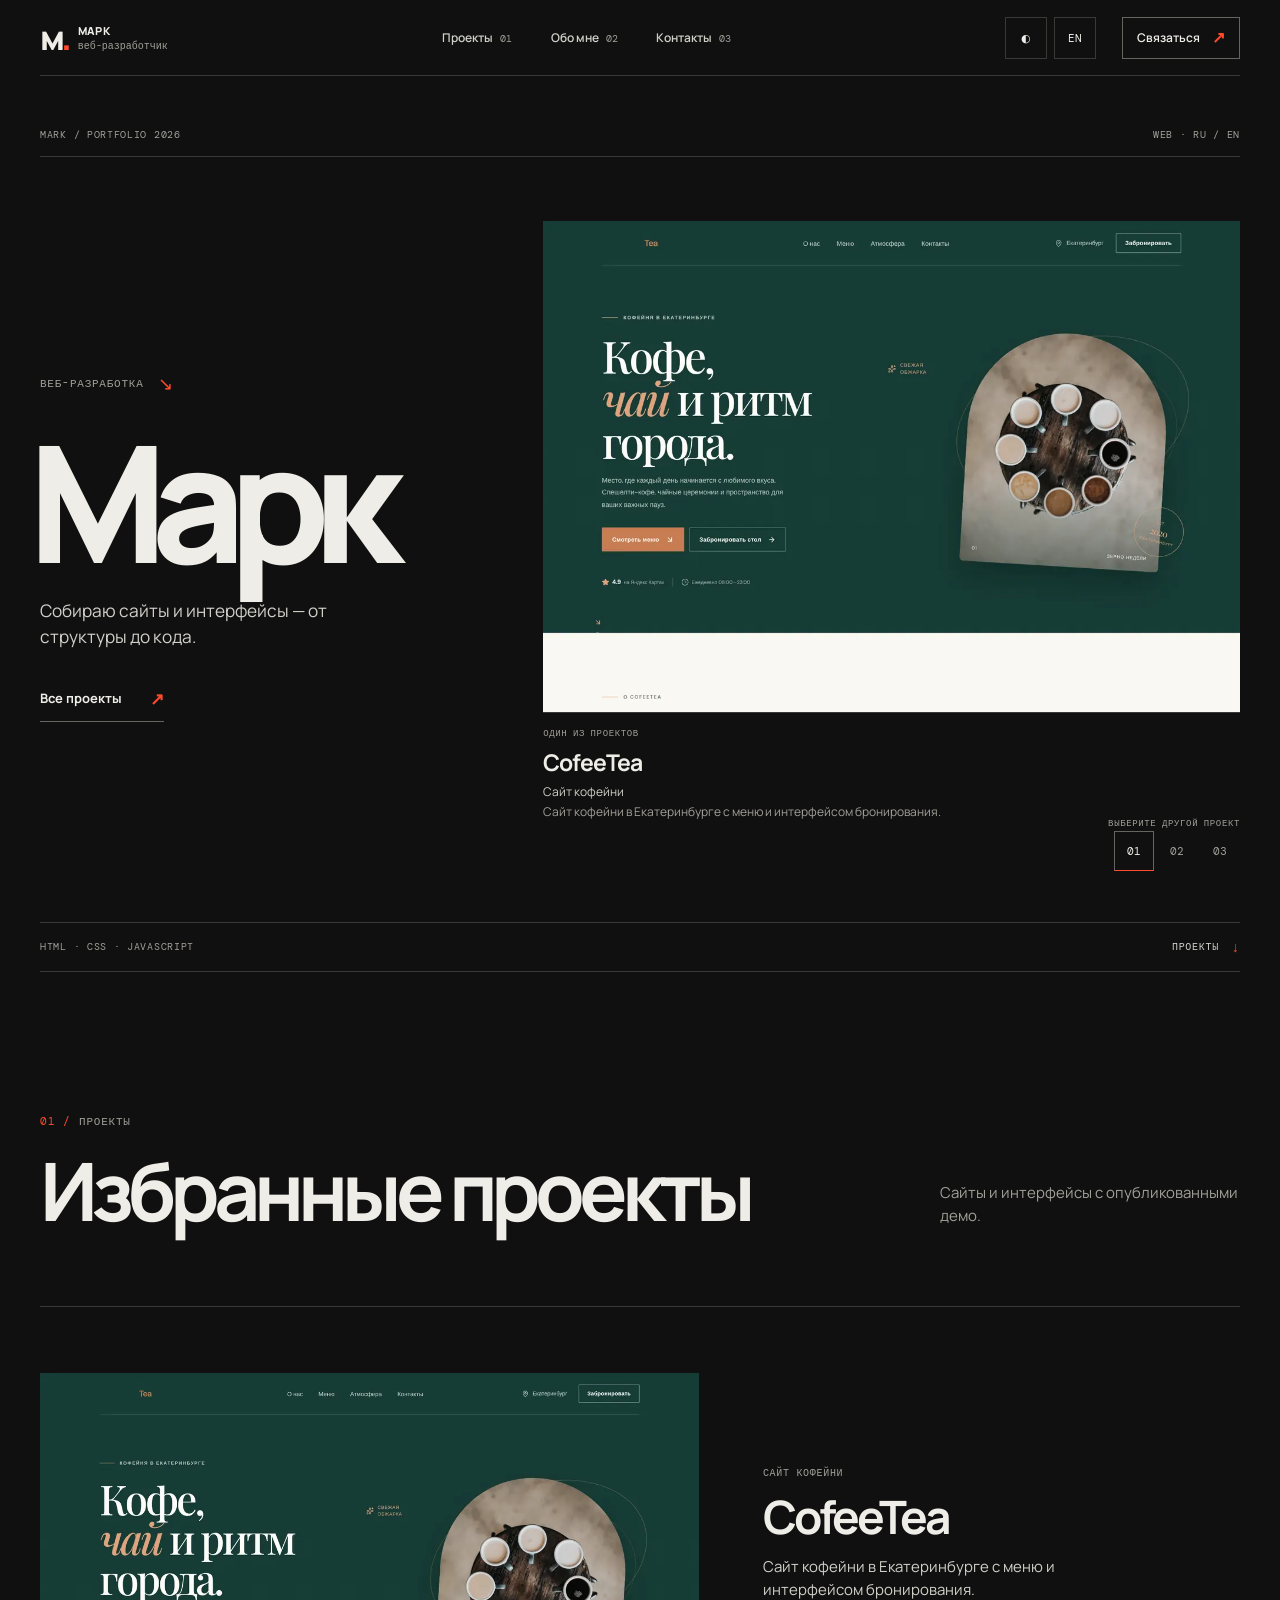
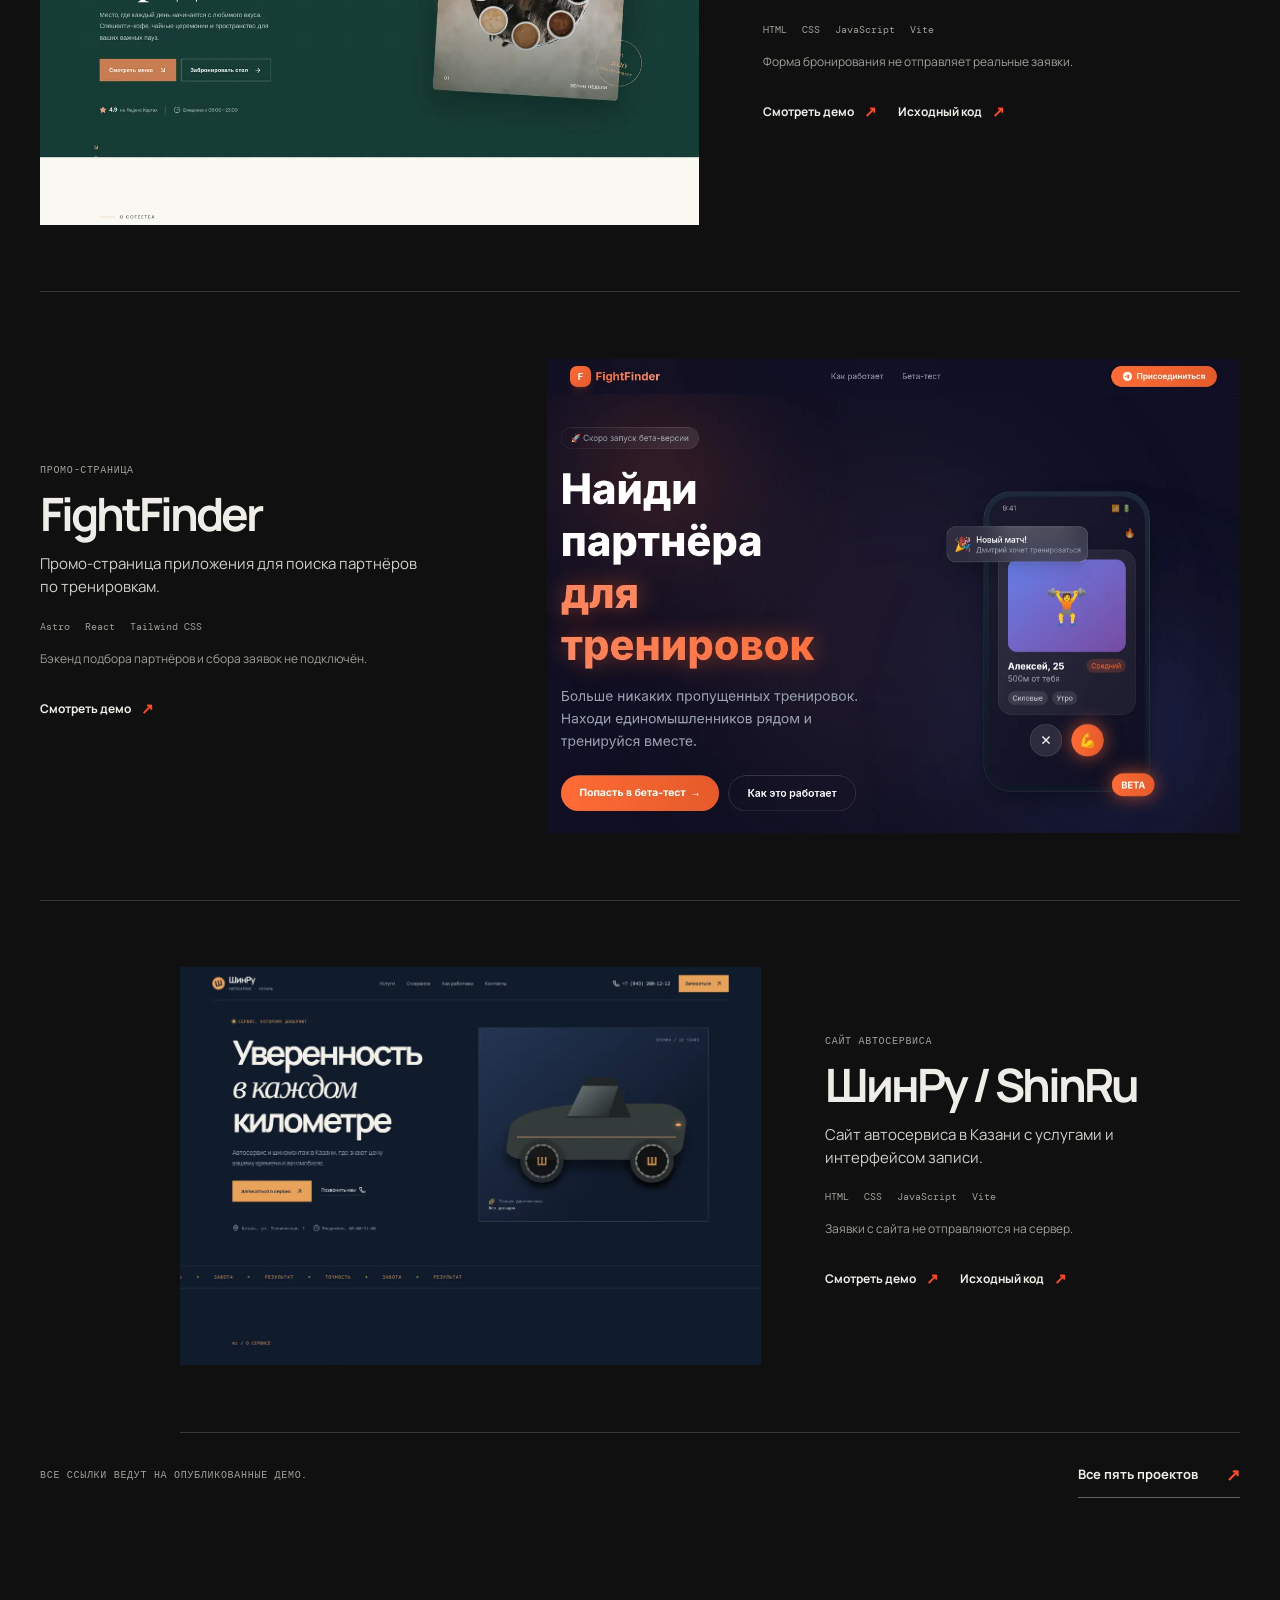
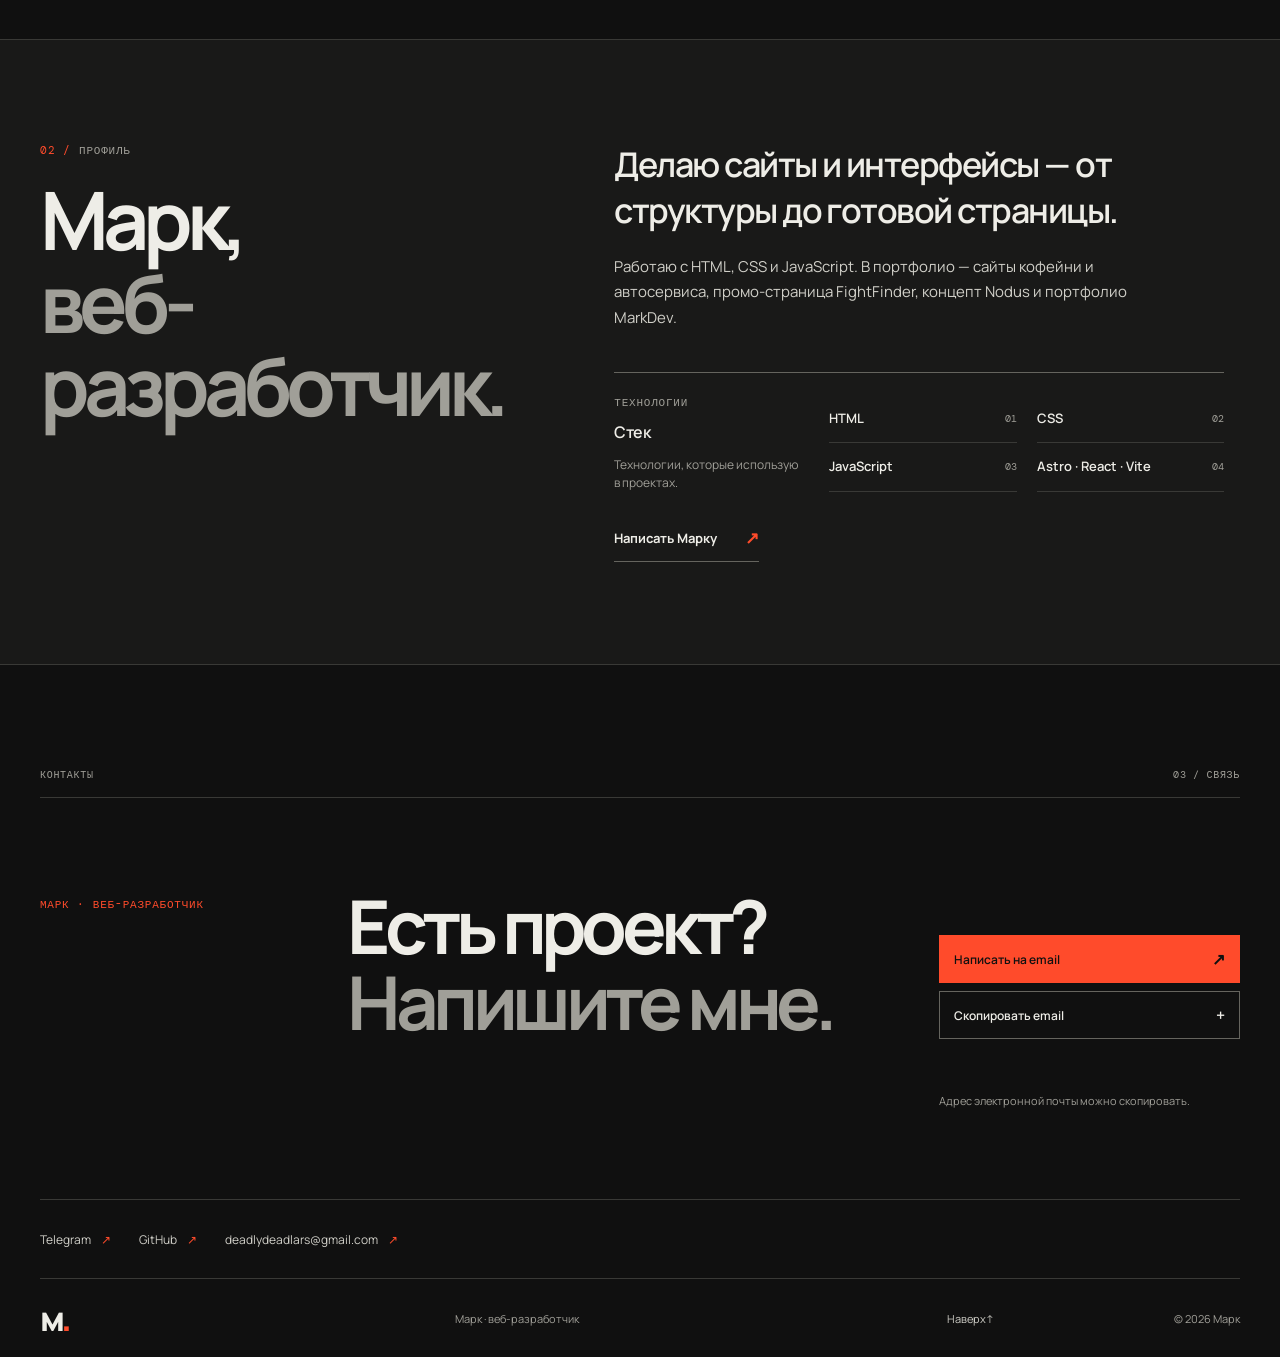
==== commit 5b5a4cda: "Redesign portfolio around real projects and interactive showcase" ====
--- a/index.html
+++ b/index.html
@@ -3,13 +3,13 @@
   <head>
     <meta charset="UTF-8" />
     <meta name="viewport" content="width=device-width, initial-scale=1" />
-    <meta name="theme-color" content="#10130f" />
-    <meta name="description" content="Портфолио Марка, веб-разработчика: сайты и интерфейсы для реальных проектов, созданные с вниманием к форме и деталям." data-i18n-content="metaDescription" />
-    <title data-i18n-title="homeTitle">Марк — веб-разработчик с чувством формы</title>
-    <script>try{const t=localStorage.getItem('mark-portfolio-theme');document.documentElement.dataset.theme=t==='light'||t==='dark'?t:'dark';const l=localStorage.getItem('mark-portfolio-locale');document.documentElement.lang=l==='en'||l==='ru'?l:'ru';const m=document.querySelector('meta[name="theme-color"]');if(m)m.content=document.documentElement.dataset.theme==='dark'?'#10130f':'#f5f3ed'}catch{document.documentElement.dataset.theme='dark';document.documentElement.lang='ru'}</script>
+    <meta name="theme-color" content="#101010" />
+    <meta name="description" content="Портфолио Марка, веб-разработчика. Реальные сайты, интерфейсы и открытые демо." data-i18n-content="metaDescription" />
+    <title data-i18n-title="homeTitle">Марк — веб-разработчик</title>
+    <script>try{const t=localStorage.getItem('mark-portfolio-theme');document.documentElement.dataset.theme=t==='light'||t==='dark'?t:'dark';const l=localStorage.getItem('mark-portfolio-locale');document.documentElement.lang=l==='en'||l==='ru'?l:'ru';const m=document.querySelector('meta[name="theme-color"]');if(m)m.content=document.documentElement.dataset.theme==='dark'?'#101010':'#eeede7'}catch{document.documentElement.dataset.theme='dark';document.documentElement.lang='ru'}</script>
     <link rel="preconnect" href="https://fonts.googleapis.com" />
     <link rel="preconnect" href="https://fonts.gstatic.com" crossorigin />
-    <link href="https://fonts.googleapis.com/css2?family=DM+Mono:wght@400;500&family=Manrope:wght@400;500;600;700;800&family=Space+Grotesk:wght@400;500;600;700&display=swap" rel="stylesheet" />
+    <link href="https://fonts.googleapis.com/css2?family=DM+Mono:wght@400;500&family=Manrope:wght@400;500;600;700;800&display=swap" rel="stylesheet" />
     <link rel="stylesheet" href="styles.css" />
     <script src="script.js" defer></script>
   </head>
@@ -17,91 +17,82 @@
     <a class="skip-link" href="#main" data-i18n="skip">Перейти к содержимому</a>
     <div class="site-shell">
       <header class="site-header" id="top">
-        <a class="brand" href="index.html#top" aria-label="Марк — на главную" data-i18n-aria="brandHome">
-          <span class="brand-symbol" aria-hidden="true">м<span class="brand-dot">.</span></span>
-          <span class="brand-name"><span data-i18n="brandName">Марк</span><br /><small data-i18n="brandRole">веб-разработчик</small></span>
-        </a>
-        <nav class="desktop-nav" aria-label="Основная навигация" data-i18n-aria="mainNav">
-          <a href="projects.html"><span data-i18n="navProjects">Проекты</span> <span>01</span></a>
-          <a href="#about"><span data-i18n="navAbout">Обо мне</span> <span>02</span></a>
-          <a href="#contact"><span data-i18n="navContact">Контакты</span> <span>03</span></a>
-        </nav>
-        <div class="header-tools">
-          <button class="theme-toggle" type="button" aria-pressed="true" aria-label="Переключить на светлую тему" data-i18n-aria="themeLight"><span aria-hidden="true">◐</span></button>
-          <button class="locale-switch" type="button" aria-label="Switch to English" data-i18n-aria="localeToEnglish">EN</button>
-        </div>
-        <a class="header-cta" href="#contact"><span data-i18n="headerCta">Обсудим проект</span> <span aria-hidden="true">↗</span></a>
-        <button class="menu-toggle" type="button" aria-label="Открыть меню" aria-controls="mobile-nav" aria-expanded="false" data-i18n-aria="menuOpen">
-          <span></span><span></span>
-        </button>
+        <a class="brand" href="index.html#top" aria-label="Марк — на главную" data-i18n-aria="brandHome"><span class="brand-symbol" aria-hidden="true">м<span class="brand-dot">.</span></span><span class="brand-name"><span data-i18n="brandName">Марк</span><small data-i18n="brandRole">веб-разработчик</small></span></a>
+        <nav class="desktop-nav" aria-label="Основная навигация" data-i18n-aria="mainNav"><a href="projects.html"><span data-i18n="navProjects">Проекты</span><span>01</span></a><a href="#about"><span data-i18n="navAbout">Обо мне</span><span>02</span></a><a href="#contact"><span data-i18n="navContact">Контакты</span><span>03</span></a></nav>
+        <div class="header-tools"><button class="theme-toggle" type="button" aria-pressed="true" aria-label="Переключить на светлую тему" data-i18n-aria="themeLight"><span aria-hidden="true">◐</span></button><button class="locale-switch" type="button" aria-label="Switch to English" data-i18n-aria="localeToEnglish">EN</button></div>
+        <a class="header-cta" href="#contact"><span data-i18n="headerCta">Обсудим проект</span><span aria-hidden="true">↗</span></a>
+        <button class="menu-toggle" type="button" aria-label="Открыть меню" aria-controls="mobile-nav" aria-expanded="false" data-i18n-aria="menuOpen"><span></span><span></span></button>
       </header>
-      <nav class="mobile-nav" id="mobile-nav" aria-label="Мобильная навигация" data-i18n-aria="mobileNav">
-        <a href="projects.html"><span data-i18n="navProjects">Проекты</span> <span>01 ↗</span></a>
-        <a href="#about"><span data-i18n="navAbout">Обо мне</span> <span>02 ↗</span></a>
-        <a href="#contact"><span data-i18n="navContact">Контакты</span> <span>03 ↗</span></a>
-      </nav>
+      <nav class="mobile-nav" id="mobile-nav" aria-label="Мобильная навигация" data-i18n-aria="mobileNav"><a href="projects.html"><span data-i18n="navProjects">Проекты</span><span>01 ↗</span></a><a href="#about"><span data-i18n="navAbout">Обо мне</span><span>02 ↗</span></a><a href="#contact"><span data-i18n="navContact">Контакты</span><span>03 ↗</span></a></nav>
 
       <main id="main">
         <section class="hero section-wrap" aria-labelledby="hero-heading">
-          <div class="hero-topline mono"><span><span class="live-dot"></span> <span data-i18n="availability">Открыт к интересным проектам</span></span><span data-i18n="heroMark">Портфолио / 2026</span></div>
+          <div class="hero-topline mono"><span>MARK / PORTFOLIO 2026</span><span>WEB · RU / EN</span></div>
           <div class="hero-grid">
             <div class="hero-copy">
-              <p class="eyebrow reveal"><span data-i18n="heroHello">Привет, я Марк</span> <span aria-hidden="true">✳</span> <span data-i18n="heroRole">Веб-разработчик</span></p>
-              <h1 id="hero-heading" class="reveal" data-i18n-html="heroHeading">Делаю<br />цифровое<br /><span class="hero-last">живым<span class="period">.</span><svg class="hero-scribble" viewBox="0 0 397 30" fill="none" aria-hidden="true"><path d="M3 20C93 4 279 -1 393 19M46 27c98-16 206-16 308-4" stroke="currentColor" stroke-width="5" stroke-linecap="round"/></svg></span></h1>
-              <div class="hero-bottom reveal">
-                <p data-i18n="heroLead">Превращаю идеи в сайты и интерфейсы, которые не просто работают — они запоминаются.</p>
-                <a class="circle-link" href="projects.html" aria-label="Смотреть проекты" data-i18n-aria="seeWork"><span aria-hidden="true">↘</span></a>
+              <p class="eyebrow reveal"><span data-i18n="heroStatement">Веб-разработчик</span><span class="hero-marker" aria-hidden="true">↘</span></p>
+              <h1 id="hero-heading" class="hero-identity reveal" data-i18n="heroIdentity">МАРК</h1>
+              <p class="hero-description reveal" data-i18n="heroDescription">Марк — веб-разработчик. Создаю сайты и интерфейсы на HTML, CSS и JavaScript.</p>
+              <a class="hero-link reveal" href="projects.html"><span data-i18n="allProjects">Все проекты</span><span aria-hidden="true">↗</span></a>
+            </div>
+            <div class="showcase reveal" data-showcase aria-label="Избранный проект" data-i18n-aria="showcaseLabel">
+              <div class="showcase-panels">
+                <article class="showcase-panel" data-showcase-panel="cofeetea" data-project-id="cofeetea">
+                  <div class="showcase-visual"><a class="showcase-link project-preview-link" href="https://deadlydeadlars.github.io/CofeeTea.github.io/" target="_blank" rel="noopener noreferrer" aria-label="Открыть сайт CofeeTea"><span class="showcase-image-layer"><img class="showcase-image" src="assets/projects/cofeetea.webp" width="1200" height="833" fetchpriority="high" alt="Сайт кофейни CofeeTea с меню и интерфейсом бронирования" data-project-field="alt" /></span></a></div>
+                  <div class="showcase-meta"><div class="showcase-caption"><p class="showcase-label mono" data-i18n="showcaseLabel">ИЗБРАННЫЙ ПРОЕКТ</p><p class="showcase-title" data-project-field="title">CofeeTea</p><p class="showcase-role" data-project-field="categoryLabel">Сайт кофейни</p><p class="showcase-description" data-project-field="description">Сайт кофейни в Екатеринбурге: меню, вкладки и интерфейс бронирования.</p></div></div>
+                </article>
+                <article class="showcase-panel" data-showcase-panel="fightfinder" data-project-id="fightfinder" hidden>
+                  <div class="showcase-visual"><a class="showcase-link project-preview-link" href="https://deadlydeadlars.github.io/FightFinder-demo/" target="_blank" rel="noopener noreferrer" aria-label="Открыть демо FightFinder"><span class="showcase-image-layer"><img class="showcase-image" src="assets/projects/fightfinder.webp" width="1200" height="833" alt="FightFinder — промо-страница приложения для поиска партнёров по тренировкам" data-project-field="alt" /></span></a></div>
+                  <div class="showcase-meta"><div class="showcase-caption"><p class="showcase-label mono" data-i18n="showcaseLabel">ИЗБРАННЫЙ ПРОЕКТ</p><p class="showcase-title" data-project-field="title">FightFinder</p><p class="showcase-role" data-project-field="categoryLabel">Лендинг приложения</p><p class="showcase-description" data-project-field="description">Промо-страница сервиса для поиска партнёров по тренировкам.</p></div></div>
+                </article>
+                <article class="showcase-panel" data-showcase-panel="shinru" data-project-id="shinru" hidden>
+                  <div class="showcase-visual"><a class="showcase-link project-preview-link" href="https://deadlydeadlars.github.io/Mechanical.github.io/" target="_blank" rel="noopener noreferrer" aria-label="Открыть сайт ШинРу"><span class="showcase-image-layer"><img class="showcase-image" src="assets/projects/shinru.webp" width="1200" height="833" alt="Сайт автосервиса ШинРу с информацией об услугах" data-project-field="alt" /></span></a></div>
+                  <div class="showcase-meta"><div class="showcase-caption"><p class="showcase-label mono" data-i18n="showcaseLabel">ИЗБРАННЫЙ ПРОЕКТ</p><p class="showcase-title" data-project-field="title">ШинРу / ShinRu</p><p class="showcase-role" data-project-field="categoryLabel">Сайт автосервиса</p><p class="showcase-description" data-project-field="description">Сайт автосервиса в Казани с описанием услуг и интерфейсом записи.</p></div></div>
+                </article>
               </div>
-              <div class="hero-actions reveal">
-                <a class="button-primary" href="projects.html"><span data-i18n="allProjects">Все проекты</span><span aria-hidden="true">↗</span></a>
-                <a class="button-secondary" href="#contact" data-i18n="contactMe">Связаться со мной</a>
-              </div>
-              <div class="hero-stats mono" aria-label="Факты о портфолио" data-i18n-aria="portfolioFacts">
-                <div class="stat-item"><strong>05</strong><span data-i18n="projectsFact">опубликованных проектов</span></div>
-                <div class="stat-item"><strong>RU / EN</strong><span data-i18n="languagesFact">два языка</span></div>
+              <div class="showcase-navigation" data-showcase-controls role="group" aria-label="Выбрать проект" data-i18n-aria="showcaseHint" hidden>
+                <p class="showcase-hint mono" data-i18n="showcaseHint">ВЫБРАТЬ ПРОЕКТ</p>
+                <div class="showcase-controls"><button type="button" data-showcase-select="cofeetea" aria-pressed="true" aria-label="CofeeTea">01</button><button type="button" data-showcase-select="fightfinder" aria-pressed="false" aria-label="FightFinder">02</button><button type="button" data-showcase-select="shinru" aria-pressed="false" aria-label="ShinRu">03</button></div>
               </div>
             </div>
-            <div class="hero-art reveal" aria-label="Абстрактная иллюстрация цифрового интерфейса" data-i18n-aria="heroArtwork" role="img">
-              <div class="art-grid"></div>
-              <div class="art-top mono"><span data-i18n="artTop">КРЕАТИВНЫЙ КОД / 001</span><span aria-hidden="true">↗</span></div>
-              <div class="art-orbit art-orbit-one"></div>
-              <div class="art-orbit art-orbit-two"></div>
-              <div class="art-core"><div class="core-inner"></div></div>
-              <div class="art-spark art-spark-one" aria-hidden="true">✳</div><div class="art-spark art-spark-two" aria-hidden="true">✦</div>
-              <div class="art-label art-label-top mono" data-i18n-html="artIdea">Идея<br />↓<br />Реальность</div>
-              <div class="art-label art-label-bottom mono" data-i18n="artDetail">001 / Сделано с интересом</div>
-              <div class="art-sticker" data-i18n-html="artSticker">код<br /><span>&amp;</span> душа</div>
-            </div>
           </div>
-          <div class="hero-foot mono"><span data-i18n="heroFootLeft">Дизайн-мышление × Разработка</span><span><span data-i18n="scroll">Листай вниз</span> <span aria-hidden="true">↓</span></span></div>
+          <div class="hero-foot mono"><span>HTML · CSS · JAVASCRIPT</span><a href="#work"><span data-i18n="featuredEyebrow">Избранные проекты</span><span aria-hidden="true">↓</span></a></div>
         </section>
 
-        <div class="ticker" aria-hidden="true"><div class="ticker-track"><span><span data-i18n-html="ticker">ИНТЕРФЕЙСЫ С ХАРАКТЕРОМ <b>✳</b> КОД СО СМЫСЛОМ <b>✳</b> ИДЕИ В ДЕЙСТВИИ <b>✳</b></span>&nbsp;</span><span><span data-i18n-html="ticker">ИНТЕРФЕЙСЫ С ХАРАКТЕРОМ <b>✳</b> КОД СО СМЫСЛОМ <b>✳</b> ИДЕИ В ДЕЙСТВИИ <b>✳</b></span>&nbsp;</span></div></div>
-
         <section class="work-section section-wrap" id="work" aria-labelledby="work-heading">
-          <div class="section-heading reveal"><div><p class="eyebrow"><span class="section-index">01 /</span> <span data-i18n="featuredEyebrow">Избранное</span></p><h2 id="work-heading" data-i18n-html="featuredHeading">Работы, которые<br /><em>говорят сами.</em></h2></div><p class="heading-side" data-i18n="featuredIntro">Реальные сайты и страницы для проектов — каждый со своей задачей.</p></div>
-          <div class="project-grid">
+          <div class="section-heading reveal"><div><p class="eyebrow"><span class="section-index">01 /</span><span data-i18n="featuredEyebrow">Избранные проекты</span></p><h2 id="work-heading" data-i18n-html="featuredHeading">Три сайта.<br /><em>Разные задачи.</em></h2></div><p class="heading-side" data-i18n="featuredIntro">Три проекта — три разные задачи. Откройте демо, чтобы посмотреть результат.</p></div>
+          <div class="project-sequence">
+            <article class="project-card reveal" data-project-id="cofeetea" data-category="website">
+              <a class="project-preview-link project-image-link" href="https://deadlydeadlars.github.io/CofeeTea.github.io/" target="_blank" rel="noopener noreferrer" aria-label="Открыть сайт CofeeTea"><img class="project-image" src="assets/projects/cofeetea.webp" width="1200" height="833" loading="lazy" alt="Сайт кофейни CofeeTea с меню и интерфейсом бронирования" data-project-field="alt" /></a>
+              <div class="project-info"><p class="project-category mono" data-project-field="categoryLabel">Сайт кофейни</p><h3 class="project-title" data-project-field="title">CofeeTea</h3><p class="project-description" data-project-field="description">Сайт кофейни в Екатеринбурге: меню, вкладки и интерфейс бронирования.</p><div class="project-tags"><span>HTML</span><span>CSS</span><span>JavaScript</span><span>Vite</span></div><p class="project-note" data-project-field="note">Форма бронирования не отправляет реальные заявки.</p><div class="project-actions"><a class="project-demo" href="https://deadlydeadlars.github.io/CofeeTea.github.io/" target="_blank" rel="noopener noreferrer" data-i18n="viewDemo">Смотреть демо<span aria-hidden="true">↗</span></a><a class="project-source" href="https://github.com/DeadlyDeadlars/CofeeTea.github.io" target="_blank" rel="noopener noreferrer" data-i18n="sourceCode">Исходный код<span aria-hidden="true">↗</span></a></div></div>
+            </article>
             <article class="project-card reveal" data-project-id="fightfinder" data-category="landing">
-              <div class="project-preview"><div class="browser-bar" aria-hidden="true"><span class="browser-dots">● ● ●</span><span class="browser-address">fightfinder</span></div><a href="https://deadlydeadlars.github.io/FightFinder-demo/" class="project-preview-link" target="_blank" rel="noopener noreferrer" aria-label="Открыть демо FightFinder"><img class="project-image" src="assets/projects/fightfinder.webp" width="1200" height="833" loading="lazy" alt="FightFinder — промо-страница приложения для поиска партнёров по тренировкам" data-project-field="alt" /></a></div>
-              <div class="project-info"><p class="project-category" data-project-field="categoryLabel">Лендинг приложения</p><h3 class="project-title" data-project-field="title">FightFinder</h3><p class="project-description" data-project-field="description">Промо-страница сервиса для поиска партнёров по тренировкам.</p><div class="project-tags"><span class="project-tag">Astro</span><span class="project-tag">React</span><span class="project-tag">Tailwind CSS</span></div><p class="project-note" data-project-field="note">Промо-страница; подбор партнёров и backend не работают.</p><div class="project-actions"><a class="project-demo" href="https://deadlydeadlars.github.io/FightFinder-demo/" target="_blank" rel="noopener noreferrer" data-i18n="viewDemo">Смотреть демо <span aria-hidden="true">↗</span></a></div></div>
-            </article>
-            <article class="project-card reveal" data-project-id="cofeetea" data-category="website">
-              <div class="project-preview"><div class="browser-bar" aria-hidden="true"><span class="browser-dots">● ● ●</span><span class="browser-address">cofeetea</span></div><a href="https://deadlydeadlars.github.io/CofeeTea.github.io/" class="project-preview-link" target="_blank" rel="noopener noreferrer" aria-label="Открыть сайт CofeeTea"><img class="project-image" src="assets/projects/cofeetea.webp" width="1200" height="833" loading="lazy" alt="Сайт кофейни CofeeTea с меню и интерфейсом бронирования" data-project-field="alt" /></a></div>
-              <div class="project-info"><p class="project-category" data-project-field="categoryLabel">Сайт кофейни</p><h3 class="project-title" data-project-field="title">CofeeTea</h3><p class="project-description" data-project-field="description">Сайт кофейни в Екатеринбурге: меню, вкладки и интерфейс бронирования.</p><div class="project-tags"><span class="project-tag">HTML</span><span class="project-tag">CSS</span><span class="project-tag">JavaScript</span><span class="project-tag">Vite</span></div><p class="project-note" data-project-field="note">Форма бронирования не отправляет реальные заявки.</p><div class="project-actions"><a class="project-demo" href="https://deadlydeadlars.github.io/CofeeTea.github.io/" target="_blank" rel="noopener noreferrer" data-i18n="viewDemo">Смотреть демо <span aria-hidden="true">↗</span></a><a class="project-source" href="https://github.com/DeadlyDeadlars/CofeeTea.github.io" target="_blank" rel="noopener noreferrer" data-i18n="sourceCode">Исходный код <span aria-hidden="true">↗</span></a></div></div>
+              <a class="project-preview-link project-image-link" href="https://deadlydeadlars.github.io/FightFinder-demo/" target="_blank" rel="noopener noreferrer" aria-label="Открыть демо FightFinder"><img class="project-image" src="assets/projects/fightfinder.webp" width="1200" height="833" loading="lazy" alt="FightFinder — промо-страница приложения для поиска партнёров по тренировкам" data-project-field="alt" /></a>
+              <div class="project-info"><p class="project-category mono" data-project-field="categoryLabel">Лендинг приложения</p><h3 class="project-title" data-project-field="title">FightFinder</h3><p class="project-description" data-project-field="description">Промо-страница сервиса для поиска партнёров по тренировкам.</p><div class="project-tags"><span>Astro</span><span>React</span><span>Tailwind CSS</span></div><p class="project-note" data-project-field="note">Промо-страница; подбор партнёров и backend не работают.</p><div class="project-actions"><a class="project-demo" href="https://deadlydeadlars.github.io/FightFinder-demo/" target="_blank" rel="noopener noreferrer" data-i18n="viewDemo">Смотреть демо<span aria-hidden="true">↗</span></a></div></div>
             </article>
             <article class="project-card reveal" data-project-id="shinru" data-category="website">
-              <div class="project-preview"><div class="browser-bar" aria-hidden="true"><span class="browser-dots">● ● ●</span><span class="browser-address">shinru</span></div><a href="https://deadlydeadlars.github.io/Mechanical.github.io/" class="project-preview-link" target="_blank" rel="noopener noreferrer" aria-label="Открыть сайт ШинРу"><img class="project-image" src="assets/projects/shinru.webp" width="1200" height="833" loading="lazy" alt="Сайт автосервиса ШинРу с информацией об услугах" data-project-field="alt" /></a></div>
-              <div class="project-info"><p class="project-category" data-project-field="categoryLabel">Сайт автосервиса</p><h3 class="project-title" data-project-field="title">ШинРу / ShinRu</h3><p class="project-description" data-project-field="description">Сайт автосервиса в Казани с описанием услуг и интерфейсом записи.</p><div class="project-tags"><span class="project-tag">HTML</span><span class="project-tag">CSS</span><span class="project-tag">JavaScript</span><span class="project-tag">Vite</span></div><p class="project-note" data-project-field="note">Демо показывает интерфейс; отправка заявок на сервер не подключена.</p><div class="project-actions"><a class="project-demo" href="https://deadlydeadlars.github.io/Mechanical.github.io/" target="_blank" rel="noopener noreferrer" data-i18n="viewDemo">Смотреть демо <span aria-hidden="true">↗</span></a><a class="project-source" href="https://github.com/DeadlyDeadlars/Mechanical.github.io" target="_blank" rel="noopener noreferrer" data-i18n="sourceCode">Исходный код <span aria-hidden="true">↗</span></a></div></div>
+              <a class="project-preview-link project-image-link" href="https://deadlydeadlars.github.io/Mechanical.github.io/" target="_blank" rel="noopener noreferrer" aria-label="Открыть сайт ШинРу"><img class="project-image" src="assets/projects/shinru.webp" width="1200" height="833" loading="lazy" alt="Сайт автосервиса ШинРу с информацией об услугах" data-project-field="alt" /></a>
+              <div class="project-info"><p class="project-category mono" data-project-field="categoryLabel">Сайт автосервиса</p><h3 class="project-title" data-project-field="title">ШинРу / ShinRu</h3><p class="project-description" data-project-field="description">Сайт автосервиса в Казани с описанием услуг и интерфейсом записи.</p><div class="project-tags"><span>HTML</span><span>CSS</span><span>JavaScript</span><span>Vite</span></div><p class="project-note" data-project-field="note">Демо показывает интерфейс; отправка заявок на сервер не подключена.</p><div class="project-actions"><a class="project-demo" href="https://deadlydeadlars.github.io/Mechanical.github.io/" target="_blank" rel="noopener noreferrer" data-i18n="viewDemo">Смотреть демо<span aria-hidden="true">↗</span></a><a class="project-source" href="https://github.com/DeadlyDeadlars/Mechanical.github.io" target="_blank" rel="noopener noreferrer" data-i18n="sourceCode">Исходный код<span aria-hidden="true">↗</span></a></div></div>
             </article>
           </div>
-          <div class="work-footer"><p class="project-note mono" data-i18n="workFootnote">Портфолио показывает опубликованные демо, а не обещания о серверной функциональности.</p><a class="text-link" href="projects.html"><span data-i18n="allFive">Смотреть все пять проектов</span> <span aria-hidden="true">↗</span></a></div>
+          <div class="work-footer"><p class="project-note mono" data-i18n="workFootnote">Все ссылки ведут на опубликованные демо; возможности сервера не заявлены.</p><a class="text-link" href="projects.html"><span data-i18n="allFive">Все пять проектов</span><span aria-hidden="true">↗</span></a></div>
         </section>
 
-        <section class="about-section" id="about" aria-labelledby="about-heading"><div class="section-wrap about-inner"><div class="about-intro reveal"><p class="eyebrow"><span class="section-index">02 /</span> <span data-i18n="aboutEyebrow">Обо мне</span></p><h2 id="about-heading" data-i18n-html="aboutHeading">Между логикой<br />и <span>магией.</span></h2><div class="about-asterisk" aria-hidden="true">✳</div></div><div class="about-content reveal"><p class="about-lead" data-i18n-html="aboutLead">Мне нравится момент, когда сложная задача превращается в <em>простой, красивый и удобный</em> опыт.</p><p data-i18n="aboutBody">Я Марк, веб-разработчик. Думаю о деталях, проектирую с заботой о пользователе и пишу код, с которым приятно работать дальше. Верю: сильный продукт рождается там, где технология встречается с идеей.</p><a class="text-link" href="#contact"><span data-i18n="letsTalk">Давайте знакомиться</span> <span aria-hidden="true">↗</span></a></div></div></section>
+        <section class="about-section" id="about" aria-labelledby="about-heading">
+          <div class="section-wrap about-inner">
+            <div class="about-intro reveal"><p class="eyebrow"><span class="section-index">02 /</span><span data-i18n="aboutEyebrow">Профиль</span></p><h2 id="about-heading" data-i18n-html="aboutHeading">Марк,<br /><em>веб-разработчик.</em></h2></div>
+            <div class="about-content reveal"><p class="about-lead" data-i18n-html="aboutLead">Делаю сайты и интерфейсы — от структуры до фронтенда.</p><p data-i18n="aboutBody">В проектах работаю с HTML, CSS и JavaScript; собираю адаптивные страницы, настраиваю взаимодействия и подключаю готовые интерфейсы. Здесь — опубликованные демо и их реальные ограничения.</p><div class="skills-section"><div class="skills-heading"><p class="eyebrow" data-i18n="skillsEyebrow">СТЕК</p><h3 data-i18n="skillsHeading">Инструменты</h3><p class="skills-intro" data-i18n="skillsIntro">Технологии, которые использую в проектах.</p></div><ul class="stack-list"><li>HTML <span>01</span></li><li>CSS <span>02</span></li><li>JavaScript <span>03</span></li><li>Astro · React · Vite <span>04</span></li></ul></div><a class="text-link" href="#contact"><span data-i18n="letsTalk">Связаться</span><span aria-hidden="true">↗</span></a></div>
+          </div>
+        </section>
 
-        <section class="skills-section section-wrap" aria-labelledby="skills-heading"><div class="section-heading skills-heading reveal"><div><p class="eyebrow"><span class="section-index">03 /</span> <span data-i18n="skillsEyebrow">Инструменты</span></p><h2 id="skills-heading" data-i18n-html="skillsHeading">Чем собираю<br /><em>идеи в продукт.</em></h2></div><p class="heading-side" data-i18n="skillsIntro">Подход важнее набора технологий. Но хороший набор тоже помогает.</p></div><div class="skills-grid reveal"><div class="skill-card"><span class="skill-icon" aria-hidden="true">⌘</span><span class="skill-num mono" data-i18n="skillOneNum">01 / ОСНОВА</span><h3 data-i18n="skillOneTitle">Разработка</h3><p data-i18n-html="skillOneBody">HTML, CSS, JavaScript<br />и современные интерфейсы</p></div><div class="skill-card"><span class="skill-icon" aria-hidden="true">◈</span><span class="skill-num mono" data-i18n="skillTwoNum">02 / ПОДХОД</span><h3 data-i18n="skillTwoTitle">Дизайн-мышление</h3><p data-i18n-html="skillTwoBody">Типографика, композиция<br />и внимание к деталям</p></div><div class="skill-card"><span class="skill-icon" aria-hidden="true">✳</span><span class="skill-num mono" data-i18n="skillThreeNum">03 / ОЩУЩЕНИЕ</span><h3 data-i18n="skillThreeTitle">Интерактивность</h3><p data-i18n-html="skillThreeBody">Анимация, микровзаимодействия<br />и немного магии</p></div></div></section>
-
-        <section class="contact-section" id="contact" aria-labelledby="contact-heading"><div class="section-wrap contact-inner"><div class="contact-top mono"><span><span class="live-dot"></span> <span data-i18n="contactEyebrow">ЕСТЬ ИДЕЯ? ДАВАЙТЕ ОБСУДИМ</span></span><span data-i18n="contactIndex">04 / КОНТАКТЫ</span></div><p class="contact-kicker reveal" data-i18n="contactKicker">Хорошие проекты начинаются с разговора.</p><h2 id="contact-heading" class="reveal" data-i18n-html="contactHeading">Давайте сделаем<br /><em>что-то классное<span>.</span></em></h2><div class="contact-actions reveal"><a class="contact-button" href="mailto:deadlydeadlars@gmail.com?subject=%D0%9F%D1%80%D0%BE%D0%B5%D0%BA%D1%82%20%D0%B4%D0%BB%D1%8F%20%D0%9C%D0%B0%D1%80%D0%BA%D0%B0" data-i18n-href="mailtoSubject"><span data-i18n="writeMe">Написать мне</span> <span aria-hidden="true">↗</span></a><button class="copy-button" type="button" data-copy-email="deadlydeadlars@gmail.com" aria-live="polite"><span class="copy-label" data-i18n="copyEmail">Скопировать email</span> <span aria-hidden="true">↗</span></button></div><p class="copy-status" data-copy-status aria-live="polite" data-i18n="copyReady">Адрес электронной почты можно скопировать.</p><div class="contact-links"><a href="https://t.me/MarkCodder" target="_blank" rel="noopener noreferrer">Telegram <span aria-hidden="true">↗</span></a><a href="https://github.com/DeadlyDeadlars" target="_blank" rel="noopener noreferrer">GitHub <span aria-hidden="true">↗</span></a><a href="mailto:deadlydeadlars@gmail.com">deadlydeadlars@gmail.com</a></div><footer class="footer"><a class="footer-brand" href="index.html#top" aria-label="Наверх" data-i18n-aria="backToTop">м<span>.</span></a><span data-i18n="footerMade">Сделано с интересом и вниманием к деталям.</span><a href="index.html#top"><span data-i18n="backTop">Наверх</span> ↑</a><span>© <span id="year">2026</span> <span data-i18n="brandName">Марк</span></span></footer></div></section>
+        <section class="contact-section" id="contact" aria-labelledby="contact-heading">
+          <div class="section-wrap contact-inner">
+            <div class="contact-top mono"><span data-i18n="contactEyebrow">КОНТАКТЫ</span><span data-i18n="contactIndex">03 / СВЯЗЬ</span></div>
+            <div class="contact-main"><p class="eyebrow reveal" data-i18n="contactKicker">Написать Марку</p><h2 id="contact-heading" class="reveal" data-i18n-html="contactHeading">Есть проект?<br /><em>Напишите мне.</em></h2><div class="contact-actions reveal"><a class="contact-button" href="mailto:deadlydeadlars@gmail.com?subject=%D0%9F%D1%80%D0%BE%D0%B5%D0%BA%D1%82%20%D0%B4%D0%BB%D1%8F%20%D0%9C%D0%B0%D1%80%D0%BA%D0%B0" data-i18n-href="mailtoSubject"><span data-i18n="writeMe">Написать на email</span><span aria-hidden="true">↗</span></a><button class="copy-button" type="button" data-copy-email="deadlydeadlars@gmail.com" aria-live="polite"><span class="copy-label" data-i18n="copyEmail">Скопировать email</span><span aria-hidden="true">+</span></button></div><p class="copy-status" data-copy-status aria-live="polite" data-i18n="copyReady">Адрес электронной почты можно скопировать.</p></div>
+            <div class="contact-links"><a href="https://t.me/MarkCodder" target="_blank" rel="noopener noreferrer">Telegram<span aria-hidden="true">↗</span></a><a href="https://github.com/DeadlyDeadlars" target="_blank" rel="noopener noreferrer">GitHub<span aria-hidden="true">↗</span></a><a href="mailto:deadlydeadlars@gmail.com">deadlydeadlars@gmail.com<span aria-hidden="true">↗</span></a></div>
+            <footer class="footer"><a class="footer-brand" href="index.html#top" aria-label="Марк — на главную" data-i18n-aria="brandHome">м<span>.</span></a><span data-i18n="footerMade">Марк · веб-разработчик</span><a href="index.html#top"><span data-i18n="backTop">Наверх</span>↑</a><span>© <span id="year">2026</span> <span data-i18n="brandName">Марк</span></span></footer>
+          </div>
+        </section>
       </main>
     </div>
   </body>
--- a/styles.css
+++ b/styles.css
@@ -1,111 +1,83 @@
 :root {
   color-scheme: dark;
-  --paper: #10130f;
-  --paper-raised: #171b16;
-  --paper-soft: #1d231b;
-  --ink: #f0f1e9;
-  --ink-soft: #d9ddd2;
-  --muted: #b0b8a9;
-  --line: #353d32;
-  --line-strong: #596252;
-  --lime: #d9ff59;
-  --coral: #ff8268;
-  --accent: #ff8268;
-  --accent-contrast: #21140f;
-  --art-ink: #192017;
-  --art-line: #20291d;
+  --paper: #101010;
+  --surface: #191918;
+  --ink: #eeede7;
+  --ink-soft: #d0cfc8;
+  --muted: #a09f98;
+  --line: #393936;
+  --line-strong: #65645e;
+  --accent: #ff4b2b;
   --wrap: 1240px;
   --mono: 'DM Mono', monospace;
-  --display: 'Space Grotesk', sans-serif;
-  --body: 'Manrope', sans-serif;
-  --header-height: 84px;
+  --body: 'Manrope', Arial, sans-serif;
+  --header-height: 76px;
   --ease-out: cubic-bezier(.2, .75, .25, 1);
 }
 
 html[data-theme='light'] {
   color-scheme: light;
-  --paper: #f5f3ed;
-  --paper-raised: #fffefa;
-  --paper-soft: #e9e7de;
-  --ink: #20211d;
-  --ink-soft: #373a31;
-  --muted: #62665b;
-  --line: #d5d4ca;
-  --line-strong: #a9ad9e;
-  --lime: #d9ff59;
-  --coral: #f2644c;
-  --accent: #b63f2a;
-  --accent-contrast: #fff9f4;
-  --art-ink: #20231b;
-  --art-line: #363d2d;
+  --paper: #eeede7;
+  --surface: #e4e2db;
+  --ink: #191918;
+  --ink-soft: #383833;
+  --muted: #66655f;
+  --line: #cbc9c1;
+  --line-strong: #96948c;
 }
 
 * { box-sizing: border-box; }
 html {
   scroll-behavior: smooth;
-  scroll-padding-top: calc(var(--header-height) + 18px);
+  scroll-padding-top: calc(var(--header-height) + 20px);
   background: var(--paper);
 }
 body {
+  min-width: 320px;
   margin: 0;
-  min-width: 320px;
   overflow-x: clip;
   background: var(--paper);
   color: var(--ink);
   font-family: var(--body);
+  font-size: 15px;
+  line-height: 1.6;
   -webkit-font-smoothing: antialiased;
   text-rendering: optimizeLegibility;
-  transition: background-color .25s ease, color .25s ease;
-}
-.site-shell { position: relative; overflow: clip; }
+  transition: background-color .3s ease, color .3s ease;
+}
+.site-shell { min-height: 100vh; }
 .section-wrap, .site-header {
   width: min(var(--wrap), calc(100% - 80px));
   margin-inline: auto;
 }
-img, svg { max-width: 100%; }
-img { height: auto; }
+img { display: block; max-width: 100%; height: auto; }
 button, a { -webkit-tap-highlight-color: transparent; }
 button { font: inherit; }
-button:focus-visible { outline-offset: 4px; }
 a { color: inherit; }
-:focus-visible {
-  outline: 2px solid var(--lime);
-  outline-offset: 4px;
-}
+[hidden] { display: none !important; }
+:focus-visible { outline: 2px solid var(--accent); outline-offset: 4px; }
 .mono, .eyebrow, .section-index {
   font-family: var(--mono);
-  font-size: 10px;
-  letter-spacing: .075em;
+  font-size: 11px;
+  font-weight: 400;
+  letter-spacing: .07em;
   text-transform: uppercase;
 }
-.visually-hidden {
-  position: absolute !important;
-  width: 1px !important;
-  height: 1px !important;
-  padding: 0 !important;
-  margin: -1px !important;
-  overflow: hidden !important;
-  clip: rect(0, 0, 0, 0) !important;
-  white-space: nowrap !important;
-  border: 0 !important;
-}
-[hidden] { display: none !important; }
 .skip-link {
   position: fixed;
   z-index: 100;
   top: 10px;
   left: 10px;
-  padding: 12px 18px;
+  padding: 12px 16px;
   transform: translateY(-160%);
-  background: var(--lime);
-  color: #171a12;
+  background: var(--accent);
+  color: #101010;
   font-weight: 700;
   text-decoration: none;
   transition: transform .2s ease;
 }
 .skip-link:focus { transform: none; }
 
-/* A quiet instrument panel for navigation and language/theme controls. */
 .site-header {
   position: relative;
   z-index: 20;
@@ -113,31 +85,37 @@
   min-height: var(--header-height);
   align-items: center;
   justify-content: space-between;
-  gap: clamp(14px, 2.3vw, 34px);
+  gap: clamp(12px, 2vw, 32px);
   border-bottom: 1px solid var(--line);
 }
 .brand {
   display: inline-flex;
   flex: 0 0 auto;
   align-items: center;
-  gap: 11px;
+  gap: 10px;
   color: var(--ink);
   text-decoration: none;
 }
 .brand-symbol, .footer-brand {
-  font: 700 40px/.75 var(--display);
+  font-size: 34px;
+  font-weight: 800;
+  line-height: .8;
   letter-spacing: -.12em;
 }
 .brand-dot, .footer-brand span { color: var(--accent); }
 .brand-name {
-  font: 700 12px/1.05 var(--display);
-  letter-spacing: -.03em;
+  display: grid;
+  gap: 4px;
+  font-size: 11px;
+  font-weight: 800;
+  line-height: 1;
+  letter-spacing: .02em;
   text-transform: uppercase;
 }
 .brand-name small {
   color: var(--muted);
-  font: 9px/1.5 var(--mono);
-  letter-spacing: .025em;
+  font: 10px/1.1 var(--mono);
+  letter-spacing: 0;
   text-transform: none;
 }
 .desktop-nav {
@@ -145,781 +123,596 @@
   flex: 1 1 auto;
   align-items: center;
   justify-content: center;
-  gap: clamp(16px, 3vw, 42px);
+  gap: clamp(18px, 3vw, 42px);
   min-width: 0;
 }
 .desktop-nav a, .header-cta {
-  font-size: 11px;
+  font-size: 12px;
   font-weight: 600;
   text-decoration: none;
 }
 .desktop-nav a {
+  display: inline-flex;
+  align-items: baseline;
+  gap: 7px;
   color: var(--ink-soft);
-  transition: color .18s ease;
+  transition: color .2s ease;
 }
 .desktop-nav a:hover, .footer a:hover, .text-link:hover { color: var(--accent); }
-.desktop-nav a span {
-  margin-left: 4px;
-  color: var(--muted);
-  font: 9px var(--mono);
-}
-.header-tools {
-  display: flex;
-  flex: 0 0 auto;
-  align-items: center;
-  justify-content: flex-end;
-  gap: 8px;
-}
+.desktop-nav a span + span { color: var(--muted); font: 10px var(--mono); }
+.header-tools { display: flex; flex: 0 0 auto; align-items: center; gap: 7px; }
 .header-cta {
   display: inline-flex;
+  min-height: 42px;
   align-items: center;
   gap: 12px;
-  margin-left: 2px;
-  padding: 11px 15px;
+  padding: 0 14px;
   border: 1px solid var(--line-strong);
-  border-radius: 999px;
   white-space: nowrap;
   transition: border-color .2s ease, background-color .2s ease, color .2s ease;
 }
 .header-cta:hover { border-color: var(--ink); background: var(--ink); color: var(--paper); }
-.header-cta span { color: var(--accent); font-size: 14px; }
+.header-cta span + span { color: var(--accent); font-size: 16px; }
 .theme-toggle, .locale-switch {
   display: inline-flex;
-  min-height: 38px;
+  min-width: 42px;
+  min-height: 42px;
   align-items: center;
   justify-content: center;
-  padding: 0 11px;
+  padding: 0 10px;
   border: 1px solid var(--line);
-  border-radius: 999px;
+  border-radius: 0;
   background: transparent;
   color: var(--ink);
+  font: 11px var(--mono);
+  cursor: pointer;
+  transition: border-color .2s ease, background-color .2s ease;
+}
+.theme-toggle:hover, .locale-switch:hover { border-color: var(--accent); background: var(--surface); }
+ .menu-toggle, .mobile-nav { display: none; }
+
+.hero { padding-top: clamp(28px, 4vw, 56px); }
+.hero-topline, .hero-foot {
+  display: flex;
+  align-items: center;
+  justify-content: space-between;
+  gap: 20px;
+  color: var(--muted);
+  font-size: 10px;
+}
+.hero-topline { padding-bottom: 13px; border-bottom: 1px solid var(--line); }
+.hero-grid {
+  display: grid;
+  grid-template-columns: minmax(0, .78fr) minmax(0, 1.22fr);
+  align-items: center;
+  gap: clamp(24px, 4.5vw, 72px);
+  padding-block: clamp(28px, 5vw, 68px) clamp(26px, 4vw, 54px);
+}
+.hero-copy { min-width: 0; }
+.eyebrow { margin: 0; color: var(--muted); }
+.hero-copy > .eyebrow { display: flex; align-items: center; gap: 14px; }
+.hero-marker { color: var(--accent); font-size: 18px; }
+.hero-identity {
+  margin: clamp(16px, 2vw, 27px) 0 19px -.075em;
+  font-size: clamp(84px, 12.7vw, 176px);
+  font-weight: 800;
+  line-height: .95;
+  letter-spacing: -.105em;
+}
+.hero-description {
+  max-width: 360px;
+  margin: 0;
+  color: var(--ink-soft);
+  font-size: clamp(16px, 1.35vw, 19px);
+  line-height: 1.55;
+}
+.hero-link, .text-link {
+  display: inline-flex;
+  min-height: 46px;
+  align-items: center;
+  justify-content: space-between;
+  gap: 28px;
+  margin-top: 25px;
+  border-bottom: 1px solid var(--line-strong);
+  color: var(--ink);
+  font-size: 13px;
+  font-weight: 700;
+  text-decoration: none;
+  transition: color .2s ease, border-color .2s ease;
+}
+.hero-link:hover, .text-link:hover { border-color: var(--accent); }
+.hero-link span + span, .text-link span + span { color: var(--accent); font-size: 17px; }
+ .showcase { position: relative; min-width: 0; padding-bottom: 50px; }
+.showcase-panels { min-width: 0; }
+.showcase-panel { min-width: 0; }
+.showcase-panel:not([hidden]) { animation: showcase-enter .48s var(--ease-out) both; }
+.showcase-visual {
+  position: relative;
+  overflow: hidden;
+  aspect-ratio: 1.42;
+  background: var(--surface);
+}
+.showcase-link { display: block; width: 100%; height: 100%; overflow: hidden; }
+.showcase-image-layer { display: block; width: 100%; height: 100%; }
+.showcase-image { width: 100%; height: 100%; object-fit: cover; object-position: center top; }
+.showcase-meta { min-width: 0; padding: 13px 160px 0 0; border-top: 1px solid var(--line); }
+.showcase-caption { min-width: 0; }
+.showcase-label, .showcase-hint { margin: 0 0 4px; color: var(--muted); font-size: 9px; }
+.showcase-title { margin: 0; font-size: clamp(17px, 2vw, 23px); font-weight: 700; letter-spacing: -.04em; }
+.showcase-role { margin: 1px 0 0; color: var(--ink-soft); font-size: 12px; }
+.showcase-description { margin: 2px 0 0; color: var(--muted); font-size: 12px; line-height: 1.45; }
+.showcase-navigation { position: absolute; right: 0; bottom: 0; display: flex; align-items: flex-end; flex-direction: column; gap: 0; }
+.showcase-hint { margin: 0; }
+.showcase-controls { display: flex; gap: 3px; }
+.showcase-controls button {
+  min-width: 40px;
+  min-height: 40px;
+  padding: 0 9px;
+  border: 1px solid transparent;
+  background: transparent;
+  color: var(--muted);
+  font: 11px var(--mono);
+  cursor: pointer;
+  transition: border-color .2s ease, color .2s ease;
+}
+.showcase-controls button:hover, .showcase-controls button[aria-pressed='true'] { border-color: var(--line-strong); color: var(--ink); }
+.showcase-controls button[aria-pressed='true'] { border-bottom-color: var(--accent); }
+.showcase-navigation[hidden] { display: none !important; }
+.hero-foot {
+  padding-block: 13px;
+  border-top: 1px solid var(--line);
+  border-bottom: 1px solid var(--line);
+}
+.hero-foot a { display: inline-flex; align-items: center; gap: 12px; color: var(--ink-soft); text-decoration: none; }
+.hero-foot a span + span { color: var(--accent); font-size: 14px; }
+@keyframes showcase-enter {
+  from { opacity: 0; transform: translateY(8px); }
+  to { opacity: 1; transform: translateY(0); }
+}
+
+.work-section { padding-block: clamp(82px, 11vw, 152px); }
+.section-heading {
+  display: flex;
+  align-items: flex-end;
+  justify-content: space-between;
+  gap: 32px;
+  margin-bottom: clamp(36px, 6vw, 74px);
+}
+.section-index { margin-right: 8px; color: var(--accent); }
+.section-heading h2, .about-intro h2 {
+  margin: 18px 0 0;
+  font-size: clamp(38px, 6.3vw, 82px);
+  font-weight: 700;
+  line-height: 1.03;
+  letter-spacing: -.075em;
+}
+.section-heading h2 em, .about-intro h2 em { color: var(--muted); font-style: normal; }
+.heading-side {
+  max-width: 300px;
+  margin: 0 0 4px;
+  color: var(--muted);
+  font-size: 15px;
+  line-height: 1.55;
+}
+.project-sequence { border-top: 1px solid var(--line); }
+.project-sequence .project-card {
+  display: grid;
+  grid-template-columns: minmax(0, 1.16fr) minmax(230px, .84fr);
+  align-items: center;
+  gap: clamp(28px, 5vw, 76px);
+  padding-block: clamp(28px, 5.2vw, 72px);
+  border-bottom: 1px solid var(--line);
+}
+.project-image-link, .project-preview-link {
+  display: block;
+  overflow: hidden;
+  background: var(--surface);
+  text-decoration: none;
+}
+.project-image-link { aspect-ratio: 1.46; }
+.project-image {
+  width: 100%;
+  height: 100%;
+  aspect-ratio: 1.46;
+  object-fit: cover;
+  object-position: center top;
+  transition: transform .55s var(--ease-out);
+}
+.project-image-link:hover .project-image, .project-preview-link:hover .project-image { transform: scale(1.018); }
+.project-info { min-width: 0; }
+.project-category { margin: 0 0 13px; color: var(--muted); font-size: 10px; }
+.project-title {
+  margin: 0;
+  font-size: clamp(27px, 3.6vw, 46px);
+  font-weight: 700;
+  line-height: 1;
+  letter-spacing: -.065em;
+}
+.project-description { max-width: 380px; margin: 15px 0 0; color: var(--ink-soft); font-size: 15px; line-height: 1.55; }
+.project-tags {
+  display: flex;
+  flex-wrap: wrap;
+  gap: 8px 15px;
+  margin-top: 21px;
+  color: var(--muted);
   font: 10px var(--mono);
-  cursor: pointer;
-  transition: border-color .2s ease, background-color .2s ease, color .2s ease;
-}
-.theme-toggle:hover, .locale-switch:hover { border-color: var(--lime); background: var(--paper-soft); }
-.theme-toggle[aria-pressed='true'] { border-color: var(--line-strong); }
-.menu-toggle {
-  display: none;
-  min-width: 42px;
+}
+.project-note { margin: 17px 0 0; color: var(--muted); font-size: 12px; line-height: 1.5; }
+.project-actions { display: flex; flex-wrap: wrap; gap: 10px 21px; margin-top: 20px; }
+.project-demo, .project-source {
+  display: inline-flex;
   min-height: 42px;
   align-items: center;
-  justify-content: center;
-  flex-direction: column;
-  gap: 5px;
-  padding: 0;
-  border: 1px solid var(--line);
-  border-radius: 50%;
+  gap: 10px;
+  color: var(--ink);
+  font-size: 12px;
+  font-weight: 700;
+  text-decoration: none;
+}
+.project-demo span, .project-source span { color: var(--accent); font-size: 15px; }
+.project-demo:hover, .project-source:hover { color: var(--accent); }
+.project-sequence .project-card:nth-child(2) { grid-template-columns: minmax(230px, .78fr) minmax(0, 1.22fr); }
+.project-sequence .project-card:nth-child(2) .project-image-link { grid-column: 2; grid-row: 1; }
+.project-sequence .project-card:nth-child(2) .project-info { grid-column: 1; grid-row: 1; }
+.project-sequence .project-card:nth-child(3) { grid-template-columns: minmax(0, 1.05fr) minmax(230px, .75fr); max-width: 1060px; margin-left: auto; }
+.work-footer {
+  display: flex;
+  align-items: center;
+  justify-content: space-between;
+  gap: 24px;
+  padding-top: 19px;
+}
+.work-footer .project-note { max-width: 540px; margin: 0; font-size: 10px; }
+.work-footer .text-link { flex: 0 0 auto; margin-top: 0; }
+
+.about-section { padding-block: clamp(64px, 8vw, 112px); border-block: 1px solid var(--line); background: var(--surface); }
+.about-inner { display: grid; grid-template-columns: minmax(0, .86fr) minmax(0, 1.14fr); gap: clamp(32px, 8vw, 120px); }
+.about-intro h2 { max-width: 510px; }
+.about-content { max-width: 610px; }
+.about-lead { margin: 0; font-size: clamp(21px, 2.8vw, 34px); font-weight: 600; line-height: 1.35; letter-spacing: -.045em; }
+.about-content > p:not(.about-lead) { max-width: 540px; margin: 20px 0 0; color: var(--ink-soft); font-size: 15px; line-height: 1.7; }
+.skills-section { display: grid; grid-template-columns: minmax(130px, .65fr) minmax(0, 1.35fr); gap: 24px; margin-top: 42px; padding-top: 21px; border-top: 1px solid var(--line-strong); }
+.skills-heading .eyebrow { margin: 0; color: var(--muted); }
+.skills-heading h3 { margin: 8px 0 0; font-size: 16px; font-weight: 600; letter-spacing: -.03em; }
+.skills-intro { margin: 10px 0 0; color: var(--muted); font-size: 12px; line-height: 1.5; }
+.stack-list { display: grid; grid-template-columns: repeat(2, minmax(0, 1fr)); gap: 0 20px; margin: 0; padding: 0; list-style: none; }
+.stack-list li { display: flex; min-height: 40px; align-items: center; justify-content: space-between; gap: 10px; border-bottom: 1px solid var(--line); font-size: 13px; font-weight: 600; }
+.stack-list li span { color: var(--muted); font: 10px var(--mono); }
+.about-content > .text-link { margin-top: 24px; }
+
+.contact-section { padding-top: clamp(54px, 8vw, 106px); background: var(--paper); }
+.contact-top { display: flex; justify-content: space-between; gap: 20px; padding-bottom: 14px; border-bottom: 1px solid var(--line); color: var(--muted); font-size: 10px; }
+.contact-main {
+  display: grid;
+  grid-template-columns: minmax(145px, .48fr) minmax(0, 1fr) minmax(180px, .55fr);
+  align-items: end;
+  gap: clamp(18px, 3.5vw, 50px);
+  padding-block: clamp(44px, 7vw, 92px);
+}
+.contact-main > .eyebrow { align-self: start; padding-top: 8px; color: var(--accent); }
+.contact-main h2 {
+  margin: 0;
+  font-size: clamp(36px, 5.8vw, 76px);
+  font-weight: 700;
+  line-height: 1.02;
+  letter-spacing: -.075em;
+}
+.contact-main h2 em { color: var(--muted); font-style: normal; }
+.contact-actions { display: grid; gap: 8px; }
+.contact-main .copy-status { grid-column: 3; }
+.contact-button, .copy-button {
+  display: flex;
+  min-height: 48px;
+  align-items: center;
+  justify-content: space-between;
+  gap: 15px;
+  padding: 0 14px;
+  border: 1px solid var(--line-strong);
   background: transparent;
   color: var(--ink);
+  font: 600 12px var(--body);
+  text-decoration: none;
   cursor: pointer;
-}
-.menu-toggle span {
-  width: 15px;
-  height: 1px;
-  background: currentColor;
-  transition: transform .2s ease;
-}
-.menu-toggle[aria-expanded='true'] span:first-child { transform: translateY(3px) rotate(45deg); }
-.menu-toggle[aria-expanded='true'] span:last-child { transform: translateY(-3px) rotate(-45deg); }
-.mobile-nav { display: none; }
-
-/* Intro: oversized typography against a hand-built, orbital diagram. */
-.hero { padding-top: 24px; }
-.hero-topline, .hero-foot {
-  display: flex;
-  align-items: center;
+  transition: color .2s ease, background-color .2s ease, border-color .2s ease;
+}
+.contact-button { border-color: var(--accent); background: var(--accent); color: #101010; }
+.contact-button:hover { border-color: var(--ink); background: var(--ink); color: var(--paper); }
+.contact-button span + span, .copy-button span + span { font-size: 16px; }
+.copy-button:hover { border-color: var(--ink); background: var(--ink); color: var(--paper); }
+.copy-status { margin: 8px 0 0; color: var(--muted); font-size: 11px; }
+.contact-links {
+  display: flex;
+  flex-wrap: wrap;
+  gap: 12px 28px;
+  padding-block: 19px;
+  border-top: 1px solid var(--line);
+  border-bottom: 1px solid var(--line);
+}
+.contact-links a { display: inline-flex; min-height: 40px; align-items: center; gap: 10px; color: var(--ink-soft); font-size: 12px; text-decoration: none; }
+.contact-links a span { color: var(--accent); }
+.contact-links a:hover { color: var(--accent); }
+.footer {
+  display: grid;
+  grid-template-columns: 1fr 2fr 1fr 1fr;
+  align-items: center;
+  gap: 16px;
+  min-height: 78px;
+  color: var(--muted);
+  font-size: 11px;
+}
+.footer > :nth-child(2) { text-align: center; }
+.footer > :nth-child(3), .footer > :nth-child(4) { justify-self: end; }
+.footer-brand { justify-self: start; color: var(--ink); text-decoration: none; }
+.footer > a:not(.footer-brand) { color: var(--ink-soft); text-decoration: none; }
+
+/* Project catalog */
+.catalog-main { padding-top: clamp(38px, 6vw, 78px); padding-bottom: clamp(54px, 8vw, 104px); }
+.projects-hero {
+  display: grid;
+  grid-template-columns: minmax(0, .95fr) minmax(260px, .65fr);
+  align-items: end;
   justify-content: space-between;
-  gap: 16px;
+  gap: 30px;
+  padding-bottom: clamp(34px, 5vw, 61px);
+}
+.projects-hero > .eyebrow { grid-column: 1; grid-row: 1; }
+.projects-hero h1 {
+  grid-column: 1;
+  grid-row: 2;
+  margin: 0 0 0 -.06em;
+  font-size: clamp(58px, 9.5vw, 126px);
+  font-weight: 800;
+  line-height: .88;
+  letter-spacing: -.09em;
+}
+.projects-intro { grid-column: 2; grid-row: 2; max-width: 420px; margin: 0 0 4px; color: var(--ink-soft); font-size: 16px; line-height: 1.6; }
+.projects-toolbar {
+  display: flex;
+  align-items: center;
+  justify-content: space-between;
+  gap: 24px;
+  padding-block: 13px;
+  border-top: 1px solid var(--line);
+  border-bottom: 1px solid var(--line);
+}
+.project-filters { display: flex; flex-wrap: wrap; gap: 5px; }
+.filter-button {
+  min-height: 42px;
+  padding: 0 13px;
+  border: 1px solid transparent;
+  background: transparent;
   color: var(--muted);
-}
-.hero-topline { padding: 0 2px 19px; border-bottom: 1px solid var(--line); }
-.live-dot {
-  display: inline-block;
-  width: 7px;
-  height: 7px;
-  margin-right: 8px;
-  border-radius: 50%;
-  background: var(--lime);
-  box-shadow: 0 0 0 4px color-mix(in srgb, var(--lime) 18%, transparent);
-  vertical-align: 1px;
-}
-.hero-grid {
+  font-size: 12px;
+  cursor: pointer;
+  transition: border-color .2s ease, color .2s ease;
+}
+.filter-button:hover { color: var(--ink); }
+.filter-button[aria-pressed='true'] { border-color: var(--line-strong); color: var(--ink); }
+.projects-count { flex: 0 0 auto; margin: 0; color: var(--muted); font: 10px var(--mono); }
+.projects-count strong { color: var(--ink); font-weight: 400; }
+.projects-grid {
   display: grid;
-  grid-template-columns: minmax(0, 1.04fr) minmax(0, .96fr);
-  align-items: center;
-  gap: clamp(30px, 5vw, 72px);
-  padding-block: clamp(36px, 6vw, 76px) 42px;
-}
-.hero-copy { min-width: 0; padding-block: 10px; }
-.hero-copy .eyebrow { margin-bottom: clamp(24px, 3vw, 36px); color: var(--muted); }
-.hero-copy .eyebrow span { margin-inline: 6px; color: var(--accent); font-size: 16px; vertical-align: -2px; }
-.hero h1 {
-  max-width: 8.5ch;
-  margin: 0 0 clamp(24px, 3vw, 36px);
-  font: 600 clamp(66px, 8.4vw, 124px)/.86 var(--display);
-  letter-spacing: -.095em;
-  overflow-wrap: anywhere;
-}
-.hero-last { position: relative; display: inline-block; white-space: nowrap; }
-.period { color: var(--accent); }
-.hero-scribble {
-  position: absolute;
-  bottom: -13px;
-  left: 0;
-  width: 102%;
-  height: 25px;
-  color: var(--accent);
-  transform: rotate(-2deg);
-}
-.hero-bottom {
-  display: flex;
-  max-width: 470px;
-  align-items: center;
-  justify-content: space-between;
-  gap: 22px;
-}
-.hero-bottom p {
-  max-width: 350px;
-  margin: 0;
-  color: var(--muted);
-  font-size: 13px;
-  line-height: 1.8;
-}
-.hero-actions { display: flex; flex-wrap: wrap; align-items: center; gap: 11px; margin-top: 24px; }
-.button-primary, .button-secondary {
+  grid-template-columns: repeat(12, minmax(0, 1fr));
+  align-items: start;
+  gap: clamp(32px, 5vw, 68px) clamp(18px, 3vw, 40px);
+  padding-top: clamp(30px, 4vw, 52px);
+}
+.projects-grid .project-card { min-width: 0; }
+.projects-grid .project-card:nth-child(1) { grid-column: span 7; }
+.projects-grid .project-card:nth-child(2) { grid-column: span 5; }
+.projects-grid .project-card:nth-child(3) { grid-column: span 5; }
+.projects-grid .project-card:nth-child(4) { grid-column: span 7; }
+.projects-grid .project-card:nth-child(5) { grid-column: span 8; }
+.projects-grid .browser-bar { display: none; }
+.projects-grid .project-preview-link { aspect-ratio: 1.42; }
+.projects-grid .project-image { aspect-ratio: 1.42; }
+.projects-grid .project-info { padding-top: 17px; }
+.projects-grid .project-category { margin-bottom: 9px; }
+.projects-grid .project-title { font-size: clamp(24px, 3.1vw, 40px); }
+.projects-grid .project-description { margin-top: 10px; font-size: 14px; }
+.projects-grid .project-tags { margin-top: 14px; }
+.projects-grid .project-note { margin-top: 12px; }
+.projects-grid .project-actions { gap: 6px 18px; margin-top: 11px; }
+.concept-note { max-width: 760px; margin: 37px 0 0; color: var(--muted); font-size: 11px; line-height: 1.6; }
+.page-back {
   display: inline-flex;
   min-height: 46px;
   align-items: center;
-  justify-content: center;
   gap: 12px;
-  padding: 0 18px;
-  border: 1px solid transparent;
-  border-radius: 999px;
-  font-size: 11px;
-  font-weight: 700;
-  text-decoration: none;
-  transition: transform .2s var(--ease-out), background-color .2s ease, color .2s ease, border-color .2s ease;
-}
-.button-primary { background: var(--lime); color: #171a12; }
-.button-primary:hover { transform: translateY(-2px); background: #e5ff8b; }
-.button-secondary { border-color: var(--line-strong); color: var(--ink); }
-.button-secondary:hover { transform: translateY(-2px); border-color: var(--ink); background: var(--paper-soft); }
-.hero-badge {
-  display: inline-flex;
-  align-items: center;
-  gap: 8px;
-  padding: 8px 12px;
-  border: 1px solid var(--line);
-  border-radius: 999px;
+  margin-top: 38px;
   color: var(--ink-soft);
-  font: 9px var(--mono);
-  letter-spacing: .035em;
-}
-.hero-stats { display: flex; flex-wrap: wrap; gap: 24px; margin-top: 28px; }
-.stat-item { display: grid; gap: 4px; color: var(--muted); font: 9px/1.5 var(--mono); }
-.stat-item strong { color: var(--ink); font: 600 21px/1 var(--display); letter-spacing: -.06em; }
-.circle-link {
-  display: grid;
-  width: 50px;
-  height: 50px;
-  flex: 0 0 50px;
-  place-items: center;
-  border: 1px solid var(--line-strong);
-  border-radius: 50%;
-  color: var(--ink);
-  font-size: 23px;
-  text-decoration: none;
-  transition: transform .2s ease, border-color .2s ease, background-color .2s ease, color .2s ease;
-}
-.circle-link:hover { transform: translate(2px, 2px); border-color: var(--lime); background: var(--lime); color: #171a12; }
-.hero-art {
-  position: relative;
-  width: 100%;
-  aspect-ratio: .98;
-  max-height: 540px;
-  overflow: hidden;
-  isolation: isolate;
-  background: radial-gradient(ellipse at 51% 49%, #293423 0%, #1b2419 34%, #141a13 75%);
-  color: #eef2df;
-}
-html[data-theme='light'] .hero-art { background: radial-gradient(ellipse at 51% 49%, #e5f0c2 0%, #d9e4b7 36%, #c8d4a8 100%); color: #25291f; }
-.hero-art::before, .hero-art::after { position: absolute; z-index: 0; content: ''; pointer-events: none; }
-.hero-art::before {
-  inset: 0;
-  background-image: linear-gradient(color-mix(in srgb, currentColor 9%, transparent) 1px, transparent 1px), linear-gradient(90deg, color-mix(in srgb, currentColor 9%, transparent) 1px, transparent 1px);
-  background-size: 30px 30px;
-  mask-image: linear-gradient(135deg, transparent 2%, #000 32%, #000 78%, transparent 100%);
-}
-.hero-art::after {
-  inset: 10%;
-  border: 1px solid color-mix(in srgb, currentColor 16%, transparent);
-  border-radius: 50%;
-  transform: rotate(-27deg) scaleX(1.23);
-}
-.art-grid { position: absolute; inset: 0; z-index: 0; pointer-events: none; }
-.art-top {
-  position: absolute;
-  z-index: 4;
-  top: 18px;
-  right: 20px;
-  left: 20px;
-  display: flex;
-  justify-content: space-between;
-  gap: 12px;
-  color: inherit;
-}
-.art-orbit {
-  position: absolute;
-  z-index: 1;
-  top: 33%;
-  left: 11%;
-  width: 78%;
-  height: 36%;
-  border: 1px solid color-mix(in srgb, currentColor 45%, transparent);
-  border-radius: 50%;
-  transform: rotate(-39deg);
-}
-.art-orbit-one { box-shadow: 0 0 24px color-mix(in srgb, var(--lime) 10%, transparent); }
-.art-orbit-two {
-  top: 28%;
-  left: 8%;
-  width: 84%;
-  height: 45%;
-  border-color: color-mix(in srgb, currentColor 28%, transparent);
-  transform: rotate(38deg);
-}
-.art-core {
-  position: absolute;
-  z-index: 2;
-  top: 31%;
-  left: 29%;
-  display: grid;
-  width: 43%;
-  aspect-ratio: 1;
-  place-items: center;
-  border-radius: 50%;
-  background: radial-gradient(circle at 33% 29%, #ffc1a8, var(--coral) 52%, #d74a38);
-  box-shadow: 14px 20px 0 color-mix(in srgb, var(--art-ink) 22%, transparent), 0 0 70px color-mix(in srgb, var(--coral) 24%, transparent);
-  animation: core-float 6.5s ease-in-out infinite;
-}
-.core-inner {
-  width: 39%;
-  height: 39%;
-  border-radius: 50%;
-  background: var(--art-ink);
-  box-shadow: 0 0 0 13px color-mix(in srgb, #f6f1de 27%, transparent), 0 0 0 27px color-mix(in srgb, #f6f1de 15%, transparent);
-}
-.art-spark { position: absolute; z-index: 3; color: var(--lime); }
-.art-spark-one { top: 22%; left: 15%; font-size: 31px; animation: spin 24s linear infinite; }
-.art-spark-two { top: 64%; right: 16%; color: var(--accent); font-size: 23px; }
-.art-label { position: absolute; z-index: 3; font-size: 9px; line-height: 1.8; }
-.art-label-top { top: 21%; right: 12%; text-align: right; }
-.art-label-bottom { bottom: 17px; left: 20px; }
-.art-sticker {
-  position: absolute;
-  z-index: 4;
-  right: 7%;
-  bottom: 10%;
-  display: grid;
-  width: 88px;
-  height: 88px;
-  align-content: center;
-  border-radius: 50%;
-  background: var(--lime);
-  box-shadow: 3px 6px 0 color-mix(in srgb, var(--art-ink) 22%, transparent);
-  color: #171a12;
-  font: 700 15px/.9 var(--display);
-  letter-spacing: -.06em;
-  text-align: center;
-  transform: rotate(11deg);
-}
-.art-sticker span { color: #b3412f; }
-.hero-foot { padding: 16px 2px 22px; border-top: 1px solid var(--line); }
-.hero-foot span:last-child span { margin-left: 7px; color: var(--accent); font-size: 15px; }
-
-/* Small manifesto strip gives the long page a measured change of pace. */
-.ticker {
-  display: flex;
-  height: 62px;
-  align-items: center;
-  overflow: hidden;
-  background: var(--lime);
-  color: #171a12;
-}
-.ticker-track { display: flex; width: max-content; animation: ticker 32s linear infinite; }
-.ticker-track span {
-  font: 600 17px var(--display);
-  letter-spacing: .025em;
-  white-space: nowrap;
-}
-.ticker-track b { margin-inline: 17px; color: #b3412f; font-size: 13px; }
-
-/* Reusable section headers and the true, screenshot-led project cards. */
-.work-section { padding-block: clamp(78px, 10vw, 130px) clamp(74px, 9vw, 112px); }
-.section-heading {
-  display: flex;
-  align-items: flex-end;
-  justify-content: space-between;
-  gap: 28px;
-  margin-bottom: clamp(30px, 4.2vw, 52px);
-}
-.section-heading .eyebrow, .projects-hero .eyebrow, .projects-toolbar .eyebrow { margin-bottom: 17px; color: var(--muted); }
-.section-index { color: var(--accent); }
-.section-heading h2, .about-intro h2, .projects-hero h1 {
-  margin: 0;
-  font: 500 clamp(42px, 5.9vw, 76px)/.98 var(--display);
-  letter-spacing: -.075em;
-}
-.section-heading h2 em { color: var(--muted); font-style: normal; }
-.heading-side { max-width: 260px; margin: 0 2px 4px 0; color: var(--muted); font-size: 12px; line-height: 1.8; }
-.project-grid {
-  display: grid;
-  grid-template-columns: repeat(3, minmax(0, 1fr));
-  gap: clamp(16px, 2vw, 26px);
-}
-.projects-grid {
-  display: grid;
-  grid-template-columns: repeat(2, minmax(0, 1fr));
-  gap: clamp(24px, 3.1vw, 42px) clamp(18px, 2vw, 26px);
-}
-.project-card {
-  min-width: 0;
-  overflow: hidden;
-  border: 1px solid var(--line);
-  background: var(--paper-raised);
-  transition: border-color .25s ease, background-color .25s ease, transform .3s var(--ease-out);
-}
-.project-card:hover { transform: translateY(-4px); border-color: var(--line-strong); }
-.project-preview {
-  position: relative;
-  overflow: hidden;
-  aspect-ratio: 1.72;
-  background: var(--paper-soft);
-  color: var(--muted);
-}
-.browser-bar {
-  position: relative;
-  z-index: 2;
-  display: flex;
-  min-height: 38px;
-  align-items: center;
-  gap: 12px;
-  padding: 0 14px;
-  border-bottom: 1px solid var(--line);
-  background: var(--paper-raised);
-  color: var(--muted);
-}
-.browser-dots { display: flex; flex: 0 0 auto; gap: 5px; }
-.browser-dots::before, .browser-dots::after { content: ''; }
-.browser-dots, .browser-dots::before, .browser-dots::after {
-  width: 6px;
-  height: 6px;
-  border-radius: 50%;
-  background: var(--accent);
-}
-.browser-dots::before { background: var(--lime); }
-.browser-dots::after { background: var(--line-strong); }
-.browser-address {
-  min-width: 0;
-  overflow: hidden;
-  text-overflow: ellipsis;
-  white-space: nowrap;
-  font: 9px var(--mono);
-}
-.project-preview > a { display: block; height: calc(100% - 38px); overflow: hidden; }
-.project-image {
-  display: block;
-  width: 100%;
-  height: 100%;
-  object-fit: cover;
-  object-position: top center;
-  transition: transform .55s var(--ease-out), filter .3s ease;
-}
-.project-card:hover .project-image { transform: scale(1.035); }
-.project-info { padding: clamp(17px, 2vw, 24px); }
-.project-category { color: var(--accent); font: 9px/1.5 var(--mono); letter-spacing: .07em; text-transform: uppercase; }
-.project-title {
-  margin: 9px 0 8px;
-  font: 600 clamp(19px, 2vw, 25px)/1.16 var(--display);
-  letter-spacing: -.05em;
-  overflow-wrap: anywhere;
-}
-.project-description { max-width: 52ch; margin: 0; color: var(--muted); font-size: 12px; line-height: 1.75; }
-.project-tags { display: flex; flex-wrap: wrap; gap: 6px; margin-top: 15px; }
-.project-tag {
-  display: inline-flex;
-  min-height: 24px;
-  padding: 3px 8px;
-  border: 1px solid var(--line);
-  border-radius: 999px;
-  color: var(--ink-soft);
-  font: 9px/1.3 var(--mono);
-}
-.project-note { margin: 13px 0 0; color: var(--muted); font-size: 10px; line-height: 1.6; }
-.project-actions { display: flex; flex-wrap: wrap; align-items: center; gap: 9px 16px; margin-top: 18px; }
-.project-demo, .project-source {
-  display: inline-flex;
-  min-height: 36px;
-  align-items: center;
-  justify-content: center;
-  gap: 9px;
-  font-size: 10px;
-  font-weight: 700;
-  text-decoration: none;
-  transition: color .2s ease, background-color .2s ease, border-color .2s ease, transform .2s ease;
-}
-.project-demo { padding: 0 13px; border: 1px solid transparent; border-radius: 999px; background: var(--lime); color: #171a12; }
-.project-demo:hover { transform: translateY(-2px); background: #e5ff8b; }
-.project-source { color: var(--ink-soft); }
-.project-source:hover { color: var(--accent); }
-.work-footer { display: flex; justify-content: center; margin-top: clamp(30px, 4vw, 48px); }
-.concept-note { margin: 27px 0 0; color: var(--muted); font-size: 9px; line-height: 1.7; }
-
-/* A distinct, useful archive page rather than a second landing-page clone. */
-.projects-hero { padding-block: clamp(48px, 7vw, 88px) clamp(34px, 5vw, 60px); }
-.projects-hero .eyebrow { color: var(--muted); margin-bottom: 18px; }
-.projects-hero h1 { max-width: 14ch; font-size: clamp(49px, 8vw, 104px); }
-.projects-hero h1 em { color: var(--accent); font-style: normal; }
-.projects-intro { max-width: 62ch; margin: 19px 0 0; color: var(--muted); font-size: 14px; line-height: 1.8; }
-.projects-toolbar {
-  display: flex;
-  flex-wrap: wrap;
-  align-items: center;
-  justify-content: space-between;
-  gap: 18px 24px;
-  padding-block: 18px;
-  border-top: 1px solid var(--line);
-  border-bottom: 1px solid var(--line);
-}
-.project-filters { display: flex; flex-wrap: wrap; gap: 7px; }
-.filter-button {
-  min-height: 35px;
-  padding: 0 13px;
-  border: 1px solid var(--line);
-  border-radius: 999px;
-  background: transparent;
-  color: var(--ink-soft);
-  font: 10px var(--mono);
-  cursor: pointer;
-  transition: border-color .2s ease, background-color .2s ease, color .2s ease;
-}
-.filter-button:hover { border-color: var(--line-strong); }
-.filter-button[aria-pressed='true'] { border-color: var(--lime); background: var(--lime); color: #171a12; }
-.projects-count { margin: 0; color: var(--muted); font: 10px var(--mono); }
-.projects-count strong { color: var(--ink); font-weight: 500; }
-.projects-grid { padding-block: 29px clamp(76px, 9vw, 112px); }
-.page-back {
-  display: inline-flex;
-  align-items: center;
-  gap: 10px;
-  color: var(--ink-soft);
-  font-size: 11px;
+  font-size: 12px;
   font-weight: 600;
   text-decoration: none;
 }
-.catalog-footer { margin-top: clamp(76px, 9vw, 112px); }
-.catalog-footer .contact-kicker { margin-top: clamp(38px, 5vw, 60px); }
+.page-back span:first-child { color: var(--accent); font-size: 17px; }
 .page-back:hover { color: var(--accent); }
-
-/* About and skills keep their spacing and hierarchy on either page palette. */
-.about-section { padding-block: clamp(72px, 9vw, 112px); background: var(--paper-soft); }
-.about-inner {
-  display: grid;
-  grid-template-columns: minmax(0, 1fr) minmax(0, .82fr);
-  align-items: center;
-  gap: clamp(40px, 10vw, 145px);
-}
-.about-intro { position: relative; min-width: 0; }
-.about-intro .eyebrow { margin-bottom: 21px; color: var(--muted); }
-.about-intro h2 { font-size: clamp(47px, 6vw, 78px); }
-.about-intro h2 span { color: var(--accent); }
-.about-asterisk { position: absolute; top: 9px; right: 12%; color: var(--accent); font-size: 34px; animation: spin 28s linear infinite; }
-.about-content { max-width: 470px; padding-top: 12px; }
-.about-lead { margin: 0 0 18px; font: 500 clamp(19px, 2.1vw, 24px)/1.5 var(--display); letter-spacing: -.04em; }
-.about-lead em { color: var(--muted); font-style: normal; }
-.about-content > p:nth-child(2) { color: var(--muted); font-size: 12px; line-height: 1.9; }
-.text-link {
-  display: inline-flex;
-  align-items: center;
-  gap: 14px;
-  margin-top: 10px;
-  padding-bottom: 8px;
-  border-bottom: 1px solid var(--line-strong);
-  color: var(--ink);
-  font-size: 11px;
-  font-weight: 700;
-  text-decoration: none;
-  transition: color .2s ease;
-}
-.text-link span { color: var(--accent); font-size: 17px; }
-.skills-section { padding-block: clamp(76px, 9vw, 118px) clamp(82px, 10vw, 126px); }
-.skills-heading { margin-bottom: 42px; }
-.skills-grid {
-  display: grid;
-  grid-template-columns: repeat(3, minmax(0, 1fr));
-  border-top: 1px solid var(--line);
-  border-bottom: 1px solid var(--line);
-}
-.skill-card { position: relative; min-width: 0; min-height: 220px; padding: 23px 25px 24px 0; }
-.skill-card + .skill-card { padding-left: 25px; border-left: 1px solid var(--line); }
-.skill-icon { display: block; margin-bottom: 24px; color: var(--accent); font: 27px var(--display); }
-.skill-num { position: absolute; top: 30px; right: 17px; color: var(--muted); font-size: 8px; }
-.skill-card h3 { margin: 0 0 9px; font: 600 18px var(--display); letter-spacing: -.04em; }
-.skill-card p { margin: 0; color: var(--muted); font-size: 11px; line-height: 1.8; }
-
-/* High-contrast contact close and quiet, fully linked footer. */
-.contact-section { padding-top: 28px; background: var(--ink); color: var(--paper); }
-html[data-theme='light'] .contact-section { background: #20231d; color: #f5f3ed; }
-.contact-top {
-  display: flex;
-  justify-content: space-between;
-  gap: 18px;
-  padding-bottom: 19px;
-  border-bottom: 1px solid color-mix(in srgb, var(--paper) 23%, transparent);
-  color: color-mix(in srgb, var(--paper) 76%, transparent);
-}
-.contact-top .live-dot { background: var(--lime); }
-.contact-kicker { margin: clamp(52px, 7vw, 80px) 0 18px; color: color-mix(in srgb, var(--paper) 74%, transparent); font: 10px var(--mono); letter-spacing: .07em; text-transform: uppercase; }
-.contact-inner h2 {
-  max-width: 14ch;
-  margin: 0;
-  font: 500 clamp(49px, 8vw, 108px)/.95 var(--display);
-  letter-spacing: -.09em;
-  overflow-wrap: anywhere;
-}
-.contact-inner h2 em { color: var(--lime); font-style: normal; }
-.contact-inner h2 em span { color: var(--coral); }
-.contact-actions { display: flex; flex-wrap: wrap; align-items: center; gap: 20px; margin-top: 34px; }
-.contact-button, .copy-button { font: 600 11px var(--body); }
-.contact-button {
-  display: inline-flex;
-  min-height: 47px;
-  align-items: center;
-  gap: 12px;
-  padding: 0 19px;
-  border-radius: 999px;
-  background: var(--lime);
-  color: #171a12;
-  text-decoration: none;
-  transition: transform .2s ease, background-color .2s ease;
-}
-.contact-button:hover { transform: translateY(-3px); background: #e5ff8b; }
-.contact-button span { font-size: 15px; }
-.copy-button {
-  padding: 0 0 7px;
-  border: 0;
-  border-bottom: 1px solid color-mix(in srgb, var(--paper) 46%, transparent);
-  background: transparent;
-  color: var(--paper);
-  cursor: pointer;
-}
-.copy-button span { margin-left: 7px; color: var(--coral); }
-.footer {
-  display: flex;
-  min-height: 82px;
-  align-items: center;
-  justify-content: space-between;
-  gap: 20px;
-  border-top: 1px solid color-mix(in srgb, var(--paper) 23%, transparent);
-  color: color-mix(in srgb, var(--paper) 72%, transparent);
-  font-size: 9px;
-}
-.footer-brand { flex: 0 0 auto; color: var(--paper); font-size: 32px; text-decoration: none; }
-.footer a:not(.footer-brand) { color: inherit; text-decoration: none; }
-
-/* Reveal enhancement is opt-in: no-JS and reduced-motion content stays visible. */
-.js-enabled .reveal:not(.is-visible) {
-  opacity: 0;
-  transform: translateY(16px);
-}
-.reveal { transition: opacity .65s ease, transform .65s var(--ease-out); }
-.project-card[hidden] { display: none !important; }
-.project-preview-link:focus-visible { outline-offset: -5px; }
-.contact-links a { overflow-wrap: anywhere; }
-.footer > span { line-height: 1.6; }
-.copy-status { min-height: 1.5em; margin: 12px 0 0; color: color-mix(in srgb, var(--paper) 74%, transparent); font-size: 11px; line-height: 1.6; }
-.catalog-footer { padding-bottom: 0; }
-.reveal.is-visible { opacity: 1; transform: translateY(0); }
-
-@keyframes ticker { to { transform: translateX(-50%); } }
-@keyframes spin { to { transform: rotate(360deg); } }
-@keyframes core-float { 0%, 100% { transform: translateY(0); } 50% { transform: translateY(-10px); } }
+.catalog-footer { padding-top: 44px; }
+.catalog-footer .contact-main { grid-template-columns: minmax(145px, .48fr) minmax(0, 1fr) minmax(180px, .55fr); }
+
+.js-enabled .reveal { opacity: 0; transform: translateY(12px); transition: opacity .45s var(--ease-out), transform .45s var(--ease-out); }
+.js-enabled .reveal.is-visible { opacity: 1; transform: translateY(0); }
+
+@media (min-width: 1500px) {
+  .hero-identity { font-size: 176px; }
+}
+@media (max-width: 1000px) {
+  .section-wrap, .site-header { width: min(var(--wrap), calc(100% - 48px)); }
+  .site-header { gap: 13px; }
+  .desktop-nav { gap: 16px; }
+  .header-cta { gap: 7px; padding-inline: 10px; font-size: 11px; }
+  .hero-grid { grid-template-columns: minmax(0, .8fr) minmax(0, 1.2fr); gap: 26px; }
+  .hero-identity { font-size: clamp(76px, 12vw, 122px); }
+  .project-sequence .project-card, .project-sequence .project-card:nth-child(2) { gap: 30px; }
+  .contact-main { grid-template-columns: minmax(120px, .4fr) minmax(0, 1fr); }
+  .contact-main .contact-actions { grid-column: 2; max-width: 310px; }
+  .contact-main .copy-status { grid-column: 2; }
+}
 @media (max-width: 760px) {
-  html[lang='en'] .hero h1 { max-width: 100%; font-size: clamp(54px, 14.4vw, 106px); }
-}
-@media (max-width: 420px) {
-  html[lang='en'] .hero h1 { font-size: clamp(48px, 13.5vw, 57px); }
-}
-
-@media (max-width: 1020px) {
-  :root { --header-height: 76px; }
-  .section-wrap, .site-header { width: min(var(--wrap), calc(100% - 56px)); }
-  .site-header { gap: 15px; }
-  .desktop-nav { gap: 17px; }
-  .desktop-nav a, .header-cta { font-size: 10px; }
-  .header-cta { padding-inline: 12px; }
-  .header-tools { gap: 6px; }
-  .theme-toggle, .locale-switch { min-height: 35px; padding-inline: 9px; }
-  .hero-grid { gap: 34px; }
-  .hero h1 { font-size: clamp(65px, 8.6vw, 94px); }
-  .hero-art { aspect-ratio: .9; }
-  .heading-side { max-width: 220px; }
-}
-
-@media (max-width: 760px) {
-  :root { --header-height: 68px; }
-  html { scroll-padding-top: calc(var(--header-height) + 12px); }
-  .section-wrap, .site-header { width: calc(100% - 40px); }
-  .site-header { gap: 12px; }
-  .header-cta { display: none; }
-  .desktop-nav { display: none; }
-  .header-tools { display: flex; margin-left: auto; gap: 7px; }
-  .theme-toggle, .locale-switch { min-width: 36px; min-height: 36px; padding-inline: 9px; font-size: 9px; }
-  .menu-toggle { display: none; }
-  .js-enabled .menu-toggle { display: inline-flex; }
-  .mobile-nav { display: grid; position: static; width: 100%; transform: none; padding: 0 18px; border: 1px solid var(--line); background: var(--paper-raised); }
+  :root { --header-height: 66px; }
+  .section-wrap, .site-header { width: calc(100% - 36px); }
+  .site-header { min-height: var(--header-height); }
+  .brand-symbol { font-size: 31px; }
+  .desktop-nav, .header-cta { display: none; }
+  .header-tools { margin-left: auto; }
+  .theme-toggle, .locale-switch { min-width: 40px; min-height: 40px; }
+  .menu-toggle {
+    display: none;
+    width: 42px;
+    height: 42px;
+    align-items: center;
+    justify-content: center;
+    flex-direction: column;
+    gap: 5px;
+    padding: 0;
+    border: 1px solid var(--line);
+    border-radius: 0;
+    background: transparent;
+    color: var(--ink);
+    cursor: pointer;
+  }
+  .menu-toggle span { width: 15px; height: 1px; background: currentColor; transition: transform .2s ease; }
+  .menu-toggle[aria-expanded='true'] span:first-child { transform: translateY(3px) rotate(45deg); }
+  .menu-toggle[aria-expanded='true'] span:last-child { transform: translateY(-3px) rotate(-45deg); }
   .mobile-nav:not([hidden]) {
     position: absolute;
     z-index: 19;
     top: var(--header-height);
-    left: 50%;
+    right: 18px;
+    left: 18px;
     display: grid;
-    width: min(var(--wrap), calc(100% - 40px));
-    padding: 8px 18px 15px;
-    transform: translateX(-50%);
     border: 1px solid var(--line);
-    border-top: 0;
-    background: var(--paper-raised);
-    box-shadow: 0 18px 35px #0002;
+    background: var(--paper);
   }
   .mobile-nav a {
     display: flex;
+    min-height: 54px;
     align-items: center;
     justify-content: space-between;
-    gap: 16px;
-    padding: 14px 1px;
+    padding: 0 16px;
     border-bottom: 1px solid var(--line);
-    color: var(--ink);
-    font: 500 14px var(--display);
+    font-size: 14px;
     text-decoration: none;
   }
   .mobile-nav a:last-child { border-bottom: 0; }
-  .mobile-nav a span { color: var(--muted); font: 9px var(--mono); }
-  .hero { padding-top: 17px; }
-  .hero-topline { padding-bottom: 15px; font-size: 8px; }
-  .hero-grid { grid-template-columns: 1fr; gap: 19px; padding-block: 32px 30px; }
-  .hero-copy { padding-block: 8px 0; }
-  .hero-copy .eyebrow { margin-bottom: 24px; font-size: 9px; }
-  .hero h1 { max-width: 9ch; margin-bottom: 27px; font-size: clamp(70px, 14.4vw, 106px); }
-  .hero-scribble { bottom: -10px; height: 20px; }
-  .hero-bottom { max-width: 480px; }
-  .hero-bottom p { max-width: 360px; font-size: 12px; }
-  .hero-art { aspect-ratio: 1.12; max-height: none; }
-  .art-core { top: 29%; left: 30%; width: 40%; }
-  .art-label-top { right: 9%; }
-  .hero-foot { padding-block: 13px 18px; font-size: 8px; }
-  .ticker { height: 52px; }
-  .ticker-track span { font-size: 15px; }
-  .ticker-track b { margin-inline: 11px; font-size: 11px; }
-  .work-section { padding-block: 76px 70px; }
-  .section-heading { align-items: flex-start; flex-direction: column; gap: 13px; margin-bottom: 29px; }
-  .section-heading .eyebrow { margin-bottom: 14px; }
-  .section-heading h2, .about-intro h2 { font-size: clamp(43px, 9vw, 60px); }
-  .heading-side { max-width: 420px; margin: 0; font-size: 11px; }
-  .project-grid, .projects-grid, .projects { grid-template-columns: 1fr; gap: 23px; }
-  .project-preview { aspect-ratio: 1.58; }
-  .project-info { padding: 17px; }
-  .project-title { font-size: 21px; }
-  .project-description { font-size: 11px; }
-  .work-footer { justify-content: flex-start; margin-top: 27px; }
-  .projects-hero { padding-block: 43px 34px; }
-  .projects-hero h1 { font-size: clamp(48px, 11vw, 76px); }
-  .projects-intro { font-size: 12px; }
-  .projects-toolbar { align-items: flex-start; flex-direction: column; gap: 13px; }
-  .filter-button { min-height: 33px; padding-inline: 11px; font-size: 9px; }
-  .about-section { padding-block: 67px 70px; }
-  .about-inner { grid-template-columns: 1fr; gap: 26px; }
-  .about-intro .eyebrow { margin-bottom: 17px; }
-  .about-asterisk { top: 1px; right: 13%; font-size: 29px; }
-  .about-content { padding: 0; }
-  .about-lead { max-width: 490px; font-size: 20px; }
-  .about-content > p:nth-child(2) { font-size: 11px; }
-  .skills-section { padding-block: 74px 80px; }
-  .skills-heading { margin-bottom: 26px; }
-  .skills-grid { grid-template-columns: 1fr; }
-  .skill-card, .skill-card + .skill-card { min-height: 0; padding: 18px 4px 19px 0; border-left: 0; }
-  .skill-card + .skill-card { border-top: 1px solid var(--line); }
-  .skill-icon { margin-bottom: 13px; font-size: 22px; }
-  .skill-num { top: 22px; right: 1px; }
-  .skill-card h3 { font-size: 16px; }
-  .skill-card p { font-size: 11px; }
-  .contact-section { padding-top: 21px; }
-  .contact-top { padding-bottom: 15px; font-size: 8px; }
-  .contact-kicker { margin: 50px 0 17px; font-size: 8px; }
-  .contact-inner h2 { font-size: clamp(46px, 10.2vw, 74px); }
-  .contact-actions { gap: 16px; margin-top: 27px; }
-  .contact-button { min-height: 43px; padding-inline: 16px; font-size: 10px; }
-  .copy-button { font-size: 10px; }
-  .footer { min-height: 76px; gap: 10px 15px; padding-block: 14px; font-size: 9px; }
-  .footer-brand { font-size: 30px; }
-}
-
+  .mobile-nav a span + span { color: var(--muted); font: 10px var(--mono); }
+  .js-enabled .menu-toggle { display: inline-flex; }
+  .js-enabled .mobile-nav:not([hidden]) { display: grid; }
+  .hero { padding-top: 23px; }
+  .hero-topline, .hero-foot { font-size: 9px; }
+  .hero-topline { padding-bottom: 10px; }
+  .hero-grid { grid-template-columns: 1fr; gap: 25px; padding-block: 25px 24px; }
+  .hero-copy { display: grid; grid-template-columns: 1fr; }
+  .hero-copy > .eyebrow { gap: 9px; font-size: 10px; }
+  .hero-identity { margin: 12px 0 11px -.06em; font-size: clamp(75px, 21vw, 120px); line-height: .95; }
+  .hero-description { max-width: 450px; font-size: 16px; }
+  .hero-link { min-height: 38px; justify-self: start; margin-top: 10px; font-size: 12px; }
+  .showcase { padding-bottom: 0; }
+  .showcase-visual { aspect-ratio: 1.38; }
+  .showcase-meta { padding: 11px 0 0; }
+  .showcase-navigation { position: static; align-items: center; flex-direction: row; justify-content: space-between; gap: 10px; margin-top: 8px; }
+  .showcase-description { max-width: 100%; font-size: 12px; }
+  .showcase-controls button { min-width: 40px; min-height: 40px; }
+  .hero-foot { padding-block: 11px; }
+  .work-section { padding-block: 70px; }
+  .section-heading { display: block; margin-bottom: 34px; }
+  .section-heading h2, .about-intro h2 { margin-top: 14px; font-size: clamp(40px, 10vw, 66px); }
+  .heading-side { max-width: 410px; margin-top: 18px; font-size: 14px; }
+  .project-sequence .project-card, .project-sequence .project-card:nth-child(2), .project-sequence .project-card:nth-child(3) {
+    grid-template-columns: minmax(0, 1fr);
+    gap: 19px;
+    max-width: none;
+    padding-block: 26px;
+  }
+  .project-sequence .project-card:nth-child(2) .project-image-link,
+  .project-sequence .project-card:nth-child(2) .project-info { grid-column: auto; grid-row: auto; }
+  .project-sequence .project-card:nth-child(2) .project-image-link { grid-row: 1; }
+  .project-image-link { aspect-ratio: 1.45; }
+  .project-title { font-size: 31px; }
+  .project-category { margin-bottom: 8px; }
+  .project-description { margin-top: 10px; font-size: 14px; }
+  .project-tags { margin-top: 15px; }
+  .project-note { margin-top: 12px; }
+  .work-footer { align-items: flex-start; flex-direction: column; gap: 8px; }
+  .work-footer .text-link { margin-top: 0; }
+  .about-section { padding-block: 56px; }
+  .about-inner { grid-template-columns: 1fr; gap: 27px; }
+  .about-intro h2 { max-width: 480px; }
+  .about-lead { font-size: clamp(22px, 5.5vw, 30px); }
+  .about-content > p:not(.about-lead) { font-size: 14px; }
+  .skills-section { grid-template-columns: minmax(0, .8fr) minmax(0, 1.2fr); gap: 18px; margin-top: 30px; }
+  .stack-list { grid-template-columns: 1fr; }
+  .stack-list li { min-height: 36px; }
+  .contact-section { padding-top: 45px; }
+  .contact-main { grid-template-columns: 1fr; gap: 18px; padding-block: 37px; }
+  .contact-main > .eyebrow { padding-top: 0; }
+  .contact-main h2 { font-size: clamp(39px, 9.5vw, 60px); }
+  .contact-main .contact-actions { grid-column: 1; width: min(100%, 360px); margin-top: 4px; }
+  .contact-main .copy-status { grid-column: 1; }
+  .contact-links { gap: 3px 17px; }
+  .contact-links a { font-size: 11px; }
+  .footer { grid-template-columns: auto 1fr auto; min-height: 68px; gap: 10px; font-size: 10px; }
+  .footer > :nth-child(2) { display: none; }
+  .footer > :nth-child(3) { grid-column: 2; justify-self: end; }
+  .footer > :nth-child(4) { grid-column: 3; }
+  .catalog-main { padding-top: 35px; }
+  .projects-hero { grid-template-columns: 1fr; gap: 17px; padding-bottom: 30px; }
+  .projects-hero h1 { grid-column: 1; grid-row: auto; margin-top: 10px; font-size: clamp(57px, 13vw, 88px); }
+  .projects-intro { max-width: 520px; font-size: 15px; }
+  .projects-hero > .eyebrow, .projects-hero h1, .projects-intro { grid-column: auto; grid-row: auto; }
+  .projects-hero h1 { margin-top: 10px; }
+  .projects-toolbar { align-items: flex-start; flex-direction: column; gap: 6px; padding-block: 10px; }
+  .project-filters { gap: 2px; }
+  .filter-button { min-height: 42px; padding-inline: 10px; font-size: 11px; }
+  .projects-count { align-self: flex-end; }
+  .projects-grid { grid-template-columns: repeat(2, minmax(0, 1fr)); gap: 30px 15px; padding-top: 25px; }
+  .projects-grid .project-card:nth-child(n) { grid-column: auto; }
+  .projects-grid .project-card:nth-child(1), .projects-grid .project-card:nth-child(4), .projects-grid .project-card:nth-child(5) { grid-column: 1 / -1; }
+  .projects-grid .project-preview-link, .projects-grid .project-image { aspect-ratio: 1.35; }
+  .projects-grid .project-info { padding-top: 12px; }
+  .projects-grid .project-category { margin-bottom: 7px; font-size: 9px; }
+  .projects-grid .project-title { font-size: clamp(22px, 5.7vw, 32px); }
+  .projects-grid .project-description { font-size: 13px; }
+  .projects-grid .project-tags { gap: 6px 10px; font-size: 9px; }
+  .projects-grid .project-note { font-size: 11px; }
+  .projects-grid .project-actions { gap: 0 13px; }
+  .projects-grid .project-demo, .projects-grid .project-source { min-height: 40px; font-size: 11px; }
+  .concept-note { margin-top: 29px; }
+  .page-back { margin-top: 26px; }
+  .catalog-footer .contact-main { grid-template-columns: 1fr; }
+}
 @media (max-width: 420px) {
   .section-wrap, .site-header { width: calc(100% - 32px); }
-  .site-header { gap: 8px; }
   .brand { gap: 8px; }
-  .brand-symbol { font-size: 35px; }
-  .brand-name small { font-size: 8px; }
+  .brand-name { font-size: 10px; }
+  .brand-name small { font-size: 9px; }
   .header-tools { gap: 5px; }
-  .theme-toggle, .locale-switch { min-width: 33px; min-height: 34px; padding-inline: 7px; font-size: 8px; }
-  .menu-toggle { min-width: 38px; min-height: 38px; }
-  .mobile-nav:not([hidden]) { width: calc(100% - 32px); }
-  .hero-topline { align-items: flex-start; font-size: 7px; }
-  .hero-topline > span:last-child { text-align: right; }
-  .hero h1 { font-size: clamp(63px, 15.6vw, 78px); }
-  .hero-bottom { gap: 12px; }
-  .hero-bottom p { font-size: 11px; }
-  .circle-link { width: 43px; height: 43px; flex-basis: 43px; }
-  .hero-art { aspect-ratio: 1.02; }
-  .art-top { top: 13px; right: 13px; left: 13px; font-size: 8px; }
-  .art-label { font-size: 8px; }
-  .art-label-bottom { bottom: 13px; left: 13px; }
-  .art-sticker { width: 69px; height: 69px; font-size: 12px; }
-  .hero-foot { align-items: flex-start; font-size: 7px; }
-  .brand-name { white-space: nowrap; }
-  .browser-bar { min-height: 32px; padding-inline: 10px; }
-  .project-preview > a { height: calc(100% - 32px); }
-  .browser-address { font-size: 8px; }
-  .project-info { padding: 15px; }
-  .project-title { font-size: 19px; }
-  .project-tags { gap: 5px; }
-  .project-tag { font-size: 8px; }
-  .project-actions { gap: 8px 13px; }
-  .projects-hero h1 { font-size: clamp(45px, 12vw, 60px); }
-  .project-filters { gap: 5px; }
-  .filter-button { min-height: 32px; padding-inline: 9px; font-size: 9px; }
-  .about-intro h2 { font-size: 45px; }
-  .about-asterisk { right: 6%; }
-  .contact-inner h2 { font-size: clamp(43px, 10.5vw, 58px); }
-  .contact-top { gap: 8px; font-size: 7px; }
-  .footer { display: grid; grid-template-columns: auto 1fr; }
-  .footer-brand { grid-row: 1 / span 3; }
-  .footer > span { grid-column: 2; text-align: right; }
-  .footer > span:nth-child(2) { grid-row: 1; }
-  .footer > span:last-child { grid-row: 2; }
-  .footer a:not(.footer-brand) { grid-column: 2; grid-row: 3; text-align: right; }
-}
-
+  .theme-toggle, .locale-switch, .menu-toggle { min-width: 38px; width: 38px; min-height: 40px; height: 40px; padding-inline: 7px; }
+  .projects-hero h1 { font-size: clamp(48px, 12.4vw, 76px); line-height: 1.02; }
+  .hero-identity { font-size: clamp(72px, 20.5vw, 88px); line-height: .95; }
+  .showcase-visual { aspect-ratio: 1.28; }
+  .showcase-meta { gap: 8px; }
+  .showcase-description { max-width: 100%; font-size: 12px; }
+  .showcase-hint { font-size: 8px; }
+  .showcase-controls { gap: 0; }
+  .showcase-controls button { min-width: 40px; min-height: 40px; padding-inline: 6px; font-size: 10px; }
+  .hero-foot { font-size: 8px; }
+  .skills-section { grid-template-columns: 1fr; gap: 8px; }
+  .stack-list { grid-template-columns: repeat(2, minmax(0, 1fr)); }
+  .projects-grid { grid-template-columns: 1fr; gap: 29px; }
+  .projects-grid .project-card:nth-child(n) { grid-column: 1; }
+  .projects-grid .project-preview-link, .projects-grid .project-image { aspect-ratio: 1.38; }
+  .project-filters { width: 100%; }
+  .filter-button { flex: 1 1 auto; padding-inline: 7px; font-size: 10px; }
+  .footer { font-size: 9px; }
+}
 @media (prefers-reduced-motion: reduce) {
-  html { scroll-behavior: auto; }
   *, *::before, *::after {
+    scroll-behavior: auto !important;
     animation-duration: .01ms !important;
     animation-iteration-count: 1 !important;
-    scroll-behavior: auto !important;
     transition-duration: .01ms !important;
   }
-  .js-enabled .reveal:not(.is-visible), .reveal, .reveal.is-visible { opacity: 1; transform: none; }
-  .ticker-track { animation: none !important; transform: none !important; }
-  .art-orbit, .art-orbit-one, .art-orbit-two, .art-spark-one, .art-core, .about-asterisk, .scroll-progress { animation: none !important; transition: none !important; }
-}
+  .js-enabled .reveal { opacity: 1; transform: none; }
+  .showcase-panel:not([hidden]) { animation: none; }
+}
